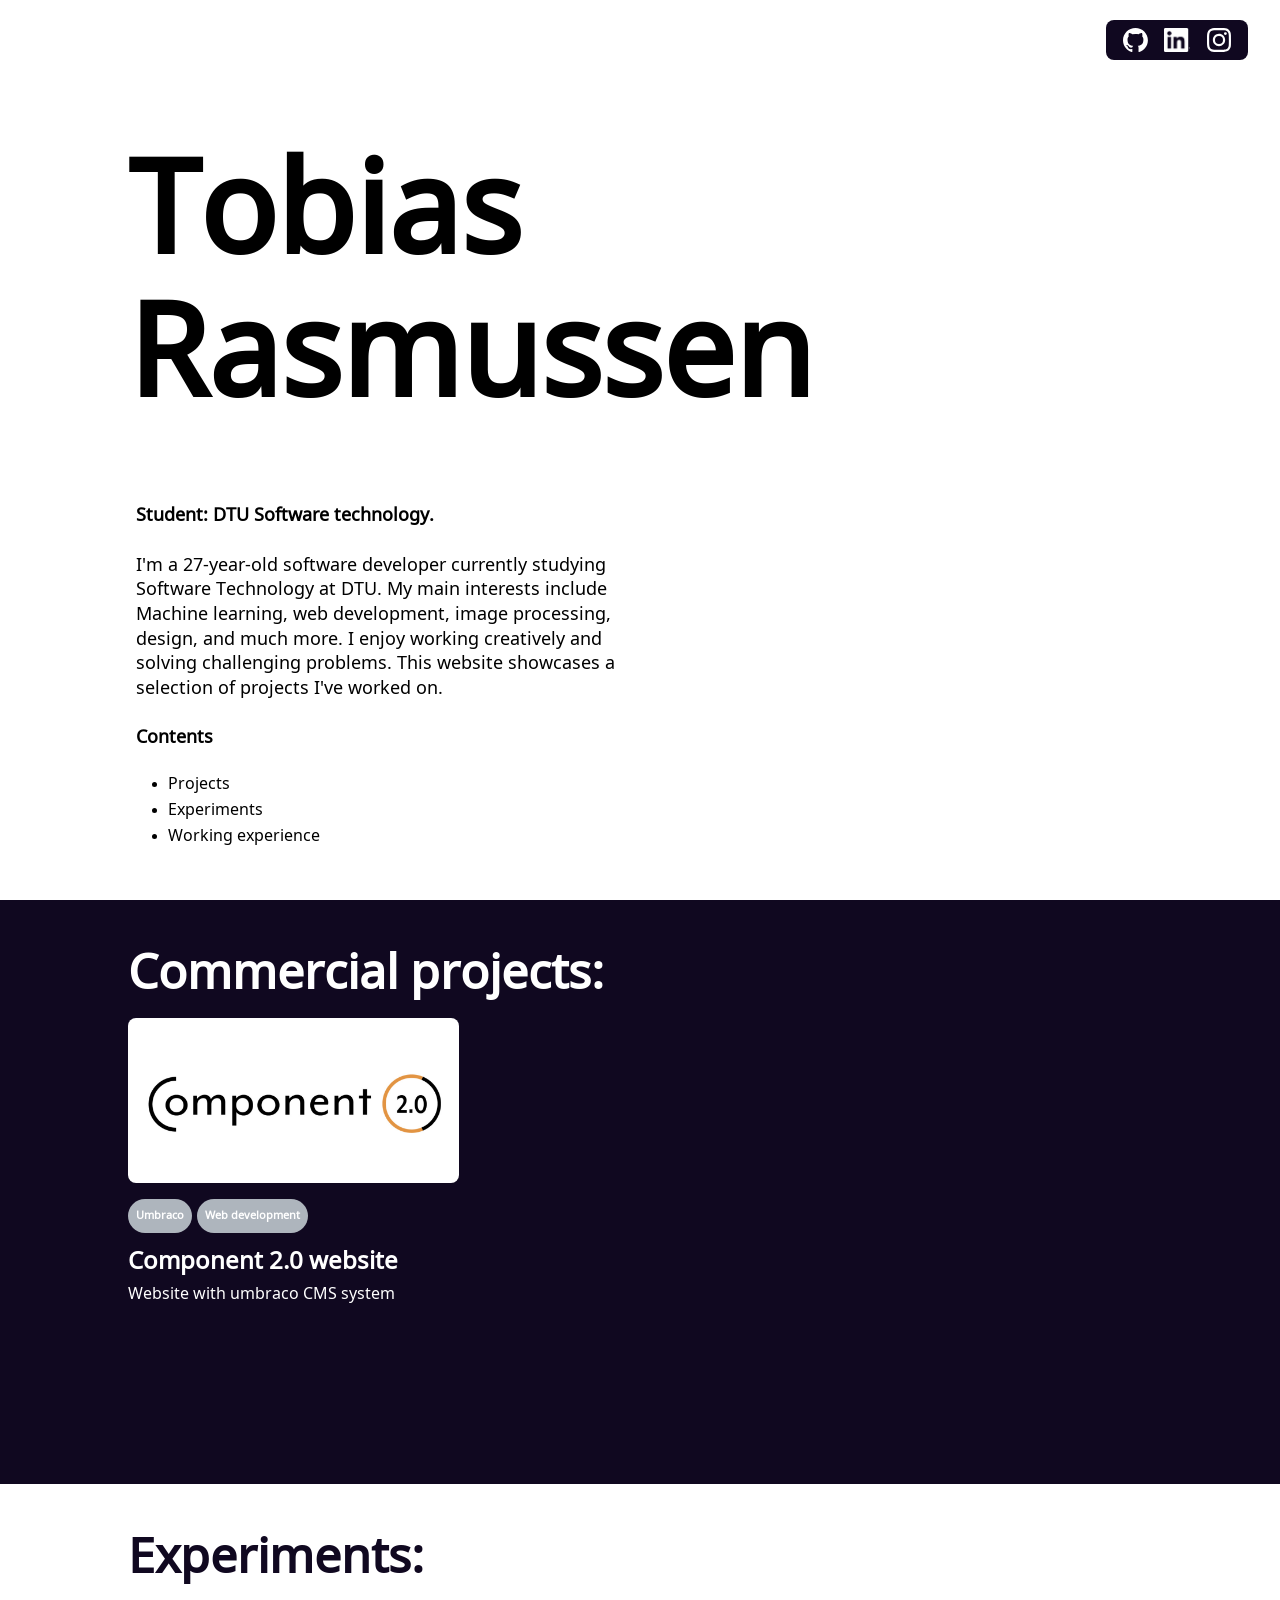
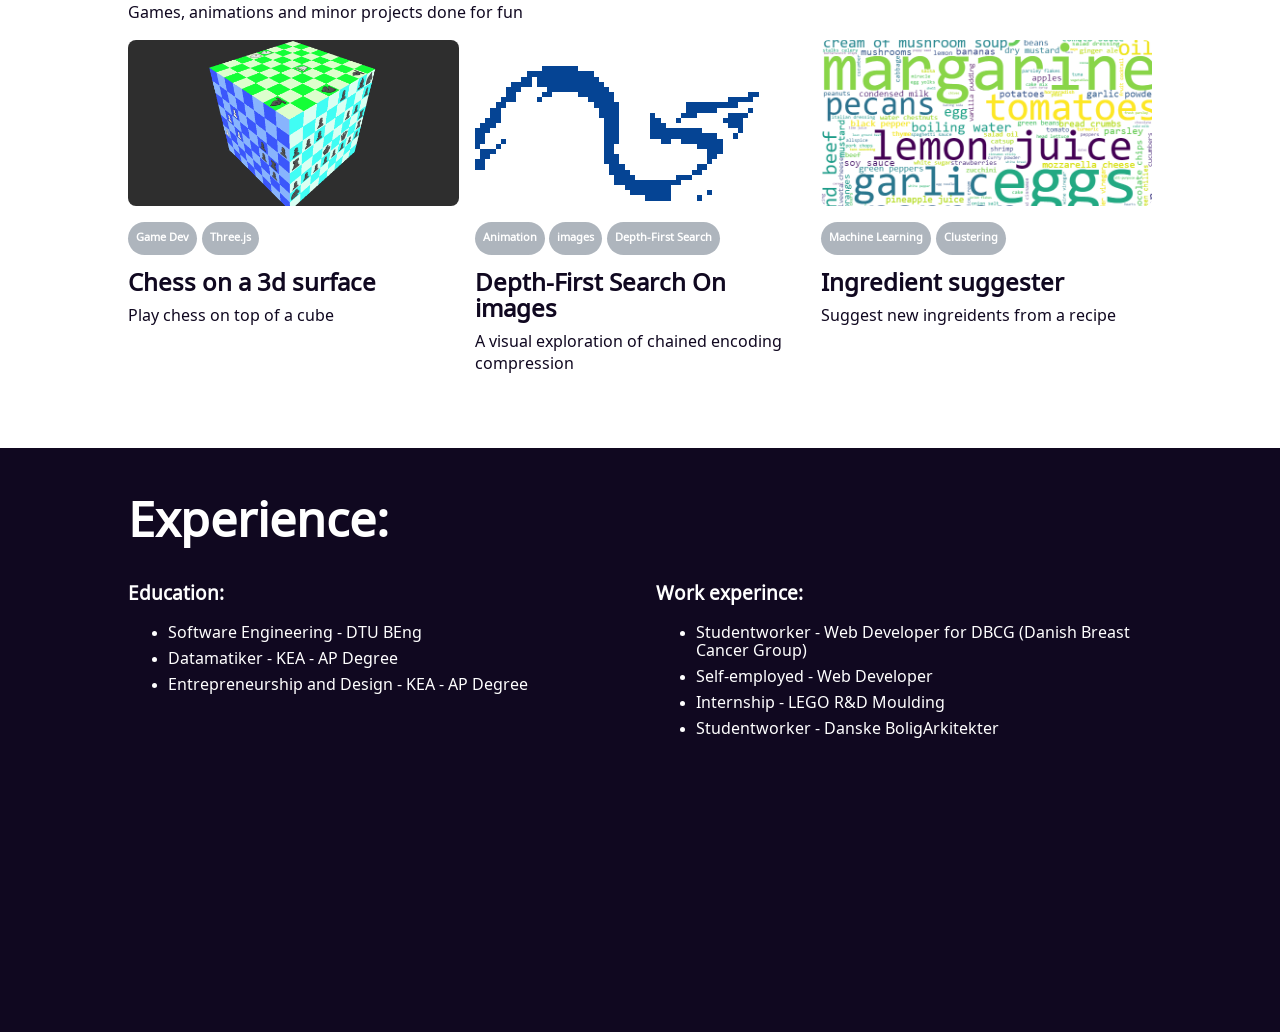
==== index.html @ f6973cae "new dialogs for projects" ====
<!DOCTYPE html>
<html>

<head>
    <link rel="preconnect" href="https://fonts.googleapis.com">
    <link href="https://fonts.googleapis.com/icon?family=Material+Icons" rel="stylesheet">
    <link rel="preconnect" href="https://fonts.gstatic.com" crossorigin>
    <link
            href="https://fonts.googleapis.com/css2?family=Cabin:ital,wght@0,400..700;1,400..700&family=DM+Sans:ital,opsz,wght@0,9..40,100..1000;1,9..40,100..1000&family=Noto+Sans+Elbasan&family=Poppins:ital,wght@0,100;0,200;0,300;0,400;0,500;0,600;0,700;0,800;0,900;1,100;1,200;1,300;1,400;1,500;1,600;1,700;1,800;1,900&display=swap"
            rel="stylesheet">

    <link rel="stylesheet" href="css/main.css">

    <script defer src="https://cloud.umami.is/script.js"
            data-website-id="c5e2e9f3-c1b4-4a1e-b12a-9b69d3bfbb9a"></script>

    <script defer type="module" src="./js/dialog.js"></script>
</head>

<body id="project-cards">
<!-- IS FIXED START -->
<nav class="nav-container">
    <div class="nav">
        <div></div>
        <div class="nav-links bg-gloss frosted-text">
            <a class="nav-icon" href="https://github.com/tobiasras"> <img src="images/icons/github.svg"
                                                                          alt="GitHub"></a>
            <a class="nav-icon" href="https://www.linkedin.com/in/tobiasras/"> <img src="images/icons/linkedin.png"
                                                                                    alt="LinkedIn"></a>
            <a class="nav-icon" href="https://www.instagram.com/tobiasras/"> <img src="images/icons/instagram.svg"
                                                                                  alt="LinkedIn"></a>
        </div>
    </div>
</nav>
<!-- IS FIXED END -->

<section class="container front-section">
    <div class="intro ">
        <div class="intro-text">
            <h1 class="intro-title">Tobias Rasmussen</h1>
            <p><b>Student: DTU Software technology.</b></p>
            <p>
                I'm a 27-year-old software developer currently studying Software Technology at DTU.
                My main interests include Machine learning, web development, image processing, design, and much more.
                I enjoy working creatively and solving challenging problems.
                This website showcases a selection of projects I've worked on.
            </p>

            <p><strong>Contents</strong></p>
            <ul>
                <li>Projects</li>
                <li>Experiments</li>
                <li>Working experience</li>
            </ul>
        </div>

    </div>
</section>


<section class="container bg-bright py-3 h-10">
    <div class="project-showcase">
        <div class="project-showcase col-2">
            <div class="projects-desc">
                <h2>Commercial projects:</h2>
            </div>
        </div>
        <div id="" class="container project-gallery col-3">
            <div>
                <button class="project-card" data-dialog-id="component20-dialog">
                    <!--projects/ingredient_suggester/index.html-->
                    <img class="" src="images/commercial/component20.jpg">
                    <div class="tags">
                        <p>Umbraco</p>
                        <p>Web development</p>
                    </div>
                    <div class="project-card-desc">
                        <h3>Component 2.0 website</h3>
                        <p>Website with umbraco CMS system</p>
                    </div>
                </button>


                <dialog class="dialog" id="component20-dialog">
                    <div class="dialog-head">

                        <div class="dialog-title">
                            <h2>Component 2.0 | 2024 jan. - july 2024</h2>
                        </div>

                        <button class="icon-btn close-dialog">
                            <span class="material-icons">close</span> <!-- Change 'add' to any icon name -->
                        </button>
                    </div>

                    <div class="dialog-body">
                        <div class="dialog-article">
                            <div>
                                <p class="teaser-text">Flexible Umbraco CMS site with custom content features.</p>
                            </div>

                            <div class="teaser-cta">
                                <a href="https://component.dk/">Go to project</a>
                            </div>

                            <div>
                                <img class="teaser-image" src="images/commercial/screenshot_component20.png">
                            </div>

                            <div class="teaser-article">
                                <p>
                                    After completing my Datamatiker degree, I launched a web project for
                                    Component 2.0 , designing and developing their new websites using Umbraco CMS.
                                    My work included implementing HTML, CSS, and JavaScript to create a responsive,
                                    user-friendly design optimized for performance.
                                </p>
                                <p>
                                    The websites showcase the companies’ products and services, and the leadership teams
                                    are now actively adding content to complete the sites.
                                    This project demonstrates my ability to deliver full-cycle web development solutions
                                    that balance technical quality with usability and design.
                                </p>
                                <ul>
                                    <li>Full website development in Umbraco CMS</li>
                                    <li>Responsive and performance-optimized design</li>
                                    <li>Focus on user experience and accessibility</li>
                                </ul>
                            </div>

                        </div>
                    </div>
                </dialog>

            </div>
        </div>
    </div>
</section>


<section class="container bg-dark py-3">
    <div class="project-showcase col-2">
        <div class="projects-desc">
            <h2>Experiments:</h2>
            <p class="m-0">Games, animations and minor projects done for fun</p>
        </div>
    </div>

    <div class="container project-gallery col-3">
        <div>
            <button class="project-card" data-dialog-id="chess-dialog"><!--projects/cubed_chess/index.html-->
                <img class="" src="images/index/cubed_chess.png">
                <div class="tags">
                    <p>Game Dev</p>
                    <p>Three.js</p>
                </div>
                <div class="project-card-desc">
                    <h3>Chess on a 3d surface</h3>
                    <p>Play chess on top of a cube</p>
                </div>
            </button>

            <dialog class="dialog" id="chess-dialog">
                <div class="dialog-head">
                    <div class="dialog-title">
                        <h2>Chess on 3d surface</h2>
                    </div>
                    <button class="icon-btn close-dialog">
                        <span class="material-icons">close</span> <!-- Change 'add' to any icon name -->
                    </button>
                </div>

                <div class="dialog-body">
                    <div class="dialog-article">

                        <div>
                            <p class="teaser-text">Discover new ingredients with ML-driven recipe clustering.</p>
                        </div>
                        <div class="teaser-cta">
                            <a href="projects/cubed_chess/">Go to project</a>
                        </div>
                        <div>
                            <img class="teaser-image" src="images/projects/cubed_chess/screenshot.png">
                        </div>

                        <p>For this project, I created a chess game where its played on top of cube. The game is built
                            using the 3D JavaScript library Three.js.</p>

                        <p>Some of the pieces move a little diffrent compared to a normal chess board.</p>
                        <ul>
                            <li><strong>Pawns</strong>: can move 2 forward on the first move but can also go left and
                                right, down and up. They can attack on the 4 diagonals
                            </li>
                            <li><strong>Bishop</strong>, <strong>Horse</strong>, <strong>Rook</strong>,
                                <strong>Queen</strong>: Moves like in a normal chess game
                            </li>

                        </ul>

                        <p><strong>Gamemodes:</strong> I have created 2 game modes:</p>

                        <ul>
                            <li><strong>Normal play</strong>: Like a normal chess game players take turn moving the
                                piece till the king is checkmate
                            </li>
                            <li><strong>Free play</strong>: No turns, a player can move the check pieces around without
                                taking turns.
                            </li>
                        </ul>

                    </div>


                </div>
            </dialog>
        </div>

        <div>
            <button class="project-card" data-dialog-id="chained_encoding_experiments">
                <!--projects/ingredient_suggester/index.html-->
                <img class="pixel-art" src="images/index/chained_encoding.png">
                <div class="tags">
                    <p>Animation</p>
                    <p>images</p>
                    <p>Depth-First Search</p>
                </div>
                <div class="project-card-desc">
                    <h3>Depth-First Search On images</h3>
                    <p>A visual exploration of chained encoding compression</p>
                </div>
            </button>


            <dialog class="dialog" id="chained_encoding_experiments">
                <div class="dialog-head">
                    <div class="dialog-title">
                        <h2>Ingredient Suggester Web App</h2>
                    </div>

                    <button class="icon-btn close-dialog">
                        <span class="material-icons">close</span> <!-- Change 'add' to any icon name -->
                    </button>
                </div>

                <div class="dialog-body">
                    <div class="dialog-article">

                        <div>
                            <p class="teaser-text">Animation created by performing Depth-First Search on images</p>
                        </div>
                        <div class="teaser-cta">
                            <a href="projects/bfs_on_image/">Go to project</a>
                        </div>
                        <div>
                            <img class="teaser-image" src="images/projects/bfs_on_image/screenshot.png">
                        </div>

                        <p>
                            In this demo, I explore how Depth-First search (DFS) can be applied to image data.
                            The program processes an image, detects connected pixel regions, and animates the traversal
                            in real-time, letting you visually follow how BFS explores the structure step-by-step.
                        </p>
                        <p>
                            <strong> Uses for this kind of animation could be:</strong>
                        </p>
                        <ul>
                            <li>A progress bar</li>
                            <li>An image guessing game, where the score would be the animation frame</li>
                        </ul>
                    </div>
                </div>
            </dialog>
        </div>

        <div>
            <button class="project-card" data-dialog-id="ingredient-dialog">
                <!--projects/ingredient_suggester/index.html-->
                <img class="" src="images/index/ingredient.png">
                <div class="tags">
                    <p>Machine Learning</p>
                    <p>Clustering</p>
                </div>
                <div class="project-card-desc">
                    <h3>Ingredient suggester</h3>
                    <p>Suggest new ingreidents from a recipe</p>
                </div>
            </button>


            <dialog class="dialog" id="ingredient-dialog">
                <div class="dialog-head">

                    <div class="dialog-title">
                        <h2>Ingredient Suggester Web App</h2>
                    </div>

                    <button class="icon-btn close-dialog">
                        <span class="material-icons">close</span> <!-- Change 'add' to any icon name -->
                    </button>
                </div>

                <div class="dialog-body">
                    <div class="dialog-article">
                        <div>
                            <p class="teaser-text">Discover new ingredients with ML-driven recipe clustering.</p>
                        </div>
                        <div class="teaser-cta">
                            <a href="projects/ingredient_suggester/">Go to project</a>
                        </div>
                        <div>
                            <img class="teaser-image" src="images/projects/ingredient_suggester/screenshot.png">
                        </div>
                        <p>
                            This web app helps users discover new recipe ideas by suggesting ingredients based on
                            what
                            they already have.
                        </p>
                        <p>
                            It was built using unsupervised machine learning techniques to cluster over half a
                            million
                            recipes by ingredient similarity.
                        </p>
                        <p>
                            Behind the scenes, I experimented with models like K-Means, Gaussian Mixture Models, and
                            BIRCH to uncover meaningful patterns in the data—grouping recipes into categories like
                            desserts, savory dishes, and even tomato-based meals or fruity drinks.
                        </p>
                        <p><strong>How it works:</strong></p>
                        <p>
                            To train the ingredient suggestion model, I used the RecipeNLG dataset containing over 2
                            million recipes.
                            I focused on the cleaned ingredient lists (NER column), removed rare ingredients, and
                            filtered out recipes with fewer than 4 ingredients.
                        </p>
                        <p>
                            Ingredients were one-hot encoded, resulting in high-dimensional vectors (~200,000
                            dimensions). To make clustering feasible,
                            I applied dimensionality reduction using Singular Value Decomposition (SVD), reducing
                            the
                            data to 25 components.
                        </p>
                        <p>
                            I experimented with three clustering models: <strong>K-Means</strong>, <strong>Gaussian
                            Mixture Model (GMM)</strong>,
                            and <strong>BIRCH</strong>. Each model was trained on a sample of 500,000 recipes.
                            Clustering quality was evaluated using silhouette scores and visual inspections of
                            ingredient/title word clouds.
                        </p>
                        <p>
                            The final ingredient suggestion tool uses the 4 best-performing models to assign
                            user-inputted ingredients to a cluster,
                            and then recommends the most frequent ingredients from that cluster.
                        </p>
                    </div>
                </div>
            </dialog>
        </div>
    </div>
</section>


<section class="container bg-bright py-3 h-10">
    <div class="project-showcase">
        <div class="">
            <h2>Experience:</h2>
        </div>
        <div class="col-2">
            <div>
                <h3>Education:</h3>
                <ul>
                    <li>Software Engineering - DTU BEng</li>
                    <li>Datamatiker - KEA - AP Degree</li>
                    <li>Entrepreneurship and Design - KEA - AP Degree</li>
                </ul>
            </div>

            <div>
                <h3>Work experince:</h3>
                <ul>
                    <li>Studentworker - Web Developer for DBCG (Danish Breast Cancer Group)</li>
                    <li>Self-employed - Web Developer</li>
                    <li>Internship - LEGO R&D Moulding</li>
                    <li>Studentworker - Danske BoligArkitekter</li>
                </ul>

            </div>

        </div>
    </div>


</section>


</body>


</html>
---- css/main.css ----
:root {
    --col: 10% 80% 10%;

    --nav-height: 5rem;

    --color-white: #FFFFFF;
    --color-beige: #FFD19D;
    --color-gray: #AEB5BD;
    --color-lightblue: #4D80C9;
    --color-red: #E93841;
    --color-darkpurble: #100820;
    --color-purble: #511E43;
    --color-darkblue: rgba(18, 48, 86);
    --color-orange: #F1892D;
    --color-brown: #823E2C;
    --color-lightpink: #FFA9A9;
    --color-lightgreen: #5AE150;
    --color-yellow: #FFE947;
    --color-lightpurble: #7D3EBF;
    --color-pink: #EB6C82;
    --color-greem: #1E8A4C;

    --color-bright: var(--color-darkpurble);
    --color-dark: var(--color-white);

}




body:has(dialog[open]) {
    overflow: hidden;
    padding-right: 1rem;
}

p {
    line-height: 1.4em;
}

.intro-title {
    font-size: 8em;
    margin-bottom: 0.5em;

    padding-top: calc(var(--nav-height)/2);

}

.xp {
    margin-left: -33%;    /* pull it 20% into col 1 */
    background: #4D80C9;
}


h2 {
    font-size: 3em;
    margin-top: 0;
    margin-bottom: 1rem;
}


a {
    text-decoration: underline;
    color: inherit;

    line-height: 1.4em;
}


li {
    margin: 0.5rem 0;


}

.front-section {
    min-height: 100vh;


}


.intro-navigate {
    border-top: var(--color-bright) solid 1px;
    margin-top: 1em;
    display: flex;
    flex-direction: column;

}

.bg-bright {
    background: var(--color-bright);
    color: var(--color-dark);
    border: var(--color-bright)

}


.bg-dark {
    background: var(--color-white);
    color: var(--color-bright);
    border: var(--color-dark);
}

body {
    font-family: "Noto Sans Elbasan", sans-serif;
    font-weight: 400;
    font-style: normal;

    margin: 0;
}

.container {
    display: grid;
    grid-template-columns: var(--col);
    row-gap: 1em;
}

.p-top {
    padding-top: var(--nav-height);
}

.py-3 {
    padding-top: 3em;
    padding-bottom: 3.5em;
}


.nav-container {
    width: 100%;
    height: var(--nav-height);
    position: fixed;
}


.padding {
    padding-top: var(--nav-height);

}


.intro-text {
    width: 50%;
}

.intro-text p {

    font-size: 1.1rem;

    padding: 0.5rem;

    margin-top: 0.5em;
    margin-bottom: 0.5em;
}

.nav {
    height: 100%;

    z-index: 2000;

    display: flex;
    justify-content: space-between;
    align-items: center;
}

.back-link {
    padding: 0.5rem 1rem;

    background: var(--color-bright);

    display: flex;
    align-items: center; /* vertical centering */
    gap: 1rem;
    margin-left: 2rem;
    border-radius: 0.5rem;

    color: #fff;
}

.back-link span {
    padding-top: 0.1rem;
}


.back-link img {
    display: block; /* removes inline spacing quirks */

}


.nav-links {
    display: grid;
    grid-template-columns: 1fr 1fr 1fr;
    gap: 1em;

    text-align: center;


    padding: 0.5rem 1rem;
    border-radius: 0.5rem;

    margin-right: 2rem;

    background: var(--color-bright);
}

.nav-spacer {
    padding-top: var(--nav-height);
}

.pixel-art {
    image-rendering: pixelated;
    image-rendering: crisp-edges; /* fallback for older browsers */
    width: auto;
    height: auto;
}

.intro {
    grid-column: 2;
}

.col-2 {
    align-items: start;
    display: grid;
    grid-template-columns: 1fr 1fr;
    gap: 2em;
}

.project-gallery {
    grid-column-start: 2;

}

.col-3 {
    align-items: start;
    display: grid;
    grid-template-columns: 1fr 1fr 1fr;
    gap: 1em;
}

.col-4 {
    align-items: start;
    display: grid;
    grid-template-columns: 1fr 1fr 1fr 1fr;
    gap: 1em;
}

.project-showcase {
    grid-column: 2;
}

.project-card img {
    border-radius: 0.5em;
    object-fit: cover;
    aspect-ratio: 2/1;
    width: 100%;
}

.project-card {
    all: unset;

    cursor: pointer;

    gap: 1em;
    width: 100%;

    text-decoration: unset;

    display: flex;
    flex-direction: column;
    justify-content: end;
    align-items: start;
    margin-bottom: 0;
}

.tags {
    display: flex;
    justify-content: start;
    gap: 0.3rem;


    align-items: center;


    margin: 0;
    padding: 0;

}

.tags p {
    font-size: 0.7rem;

    margin: 0;

    color: var(--color-white);
    alignment-baseline: central;
    background: var(--color-gray);

    padding: 0.6rem 0.5rem 0.5rem;

    font-weight: bold;

    border-radius: 5rem;
    display: flex; /* make the <p> a flex container */
    align-items: center; /* vertically center text */
    justify-content: center; /* horizontally center text (optional) */


}


.project-card:hover {
    transform: translateY(-5px);
    transition: transform 0.3s ease;
}

.project-card-desc {
    padding-top: 0;
    padding-bottom: 1em;
}

.project-card .project-card-desc h3 {
    margin: 0;
    font-size: 1.5em;
}

.project-card .project-card-desc p {
    margin: 0.5em 0 0;
    font-size: 1em;
}


.more-projects {
    width: fit-content;
    padding: 1em;

    border-radius: 0.5em;
}


.h-10 {
    min-height: 30rem;
}


.footer {
    height: 30vh;
}






.dialog {
    width: 50vw;


    border: none;
    border-radius: 1rem;
    padding: 2rem 2rem 8rem 2rem
}



.close-dialog {
    grid-column: 5;
    justify-self: end;
    align-self: flex-start;

    display: inline-flex;
    align-items: center;
    padding: 0.5rem 0.7rem;
    border: none;

    font-size: 16px;
    border-radius: 4px;
    cursor: pointer;
    gap: 8px;
}

.dialog-title {

    grid-column-start: 2;
    grid-column-end: 5;
}

.dialog-title h2{
    font-size: larger;
    margin: 0;

}


.dialog-head {
    display: grid;
    grid-template-columns: 10% 1fr 1fr 1fr 10%;
    gap: 1rem;

    align-items: center;

    margin-bottom: 2rem;
}


.dialog-body {
    height: 70vh;

    display: grid;
    overflow-y: scroll;
    grid-template-columns: 10% 1fr 1fr 1fr 10%;

    gap: 1rem
}





.play-link {
    font-size: x-large;

    align-self: end;
}


.dialog-article {
    grid-column: 2 / 5 ;
    height: 50vh;
}



.nav-icon img {
    height: 1.5em; /* match text height */
    width: auto; /* keep proportions */
    vertical-align: middle;
}


.teaser-image {
    border-radius: 0.5em;
    object-fit: cover;
    width: 100%;
}

.teaser-article {
    margin-top: 2rem;
}


.teaser-text {
    font-size: xxx-large;
    margin-top: 1rem;

    margin-bottom: 1rem;

    line-height: 1em;
}

.teaser-cta {
    padding-top: 1em;
    padding-bottom: 1em;


}



.m-0 {
    margin: 0;
}


/* Mobile Styles (Small Screens) */
@media (max-width: 600px) {

    .front-section {
        min-height: 75vh;
    }


    .intro-title {
        font-size: 4em;
    }
    .intro-text {
        width: 100%;
    }

    .col-3 {
        grid-template-columns: 1fr
    }
    .col-4 {
        grid-template-columns: 1fr
    }

    .dialog-head {
        grid-template-columns: 0 1fr 1fr 1fr 0;


    }
    .dialog-body {
        grid-template-columns: 0 1fr 1fr 1fr 0;
        height: 60vh;

    }
    .dialog {
        width: 80vw;
    }
}

/* Medium Screens (Tablets, etc.) */
@media (min-width: 601px) and (max-width: 1024px) {
    .front-section {
        min-height: 75vh;
    }
    .intro-title {
        font-size: 6em;
    }

    .col-3 {
        grid-template-columns: 1fr 1fr
    }
    .col-4 {
        grid-template-columns: 1fr 1fr
    }

    .intro-text {
        width: 100%;
    }

    .dialog-head {
        grid-template-columns: 10% 1fr 1fr 1fr 10%;


    }
    .dialog-body {
        grid-template-columns: 10% 1fr 1fr 1fr 10%;
        height: 70vh;

    }


    .dialog {
        width: 80vw;
    }


}

/* Large Screens (Desktops) */
@media (min-width: 1025px) {


}
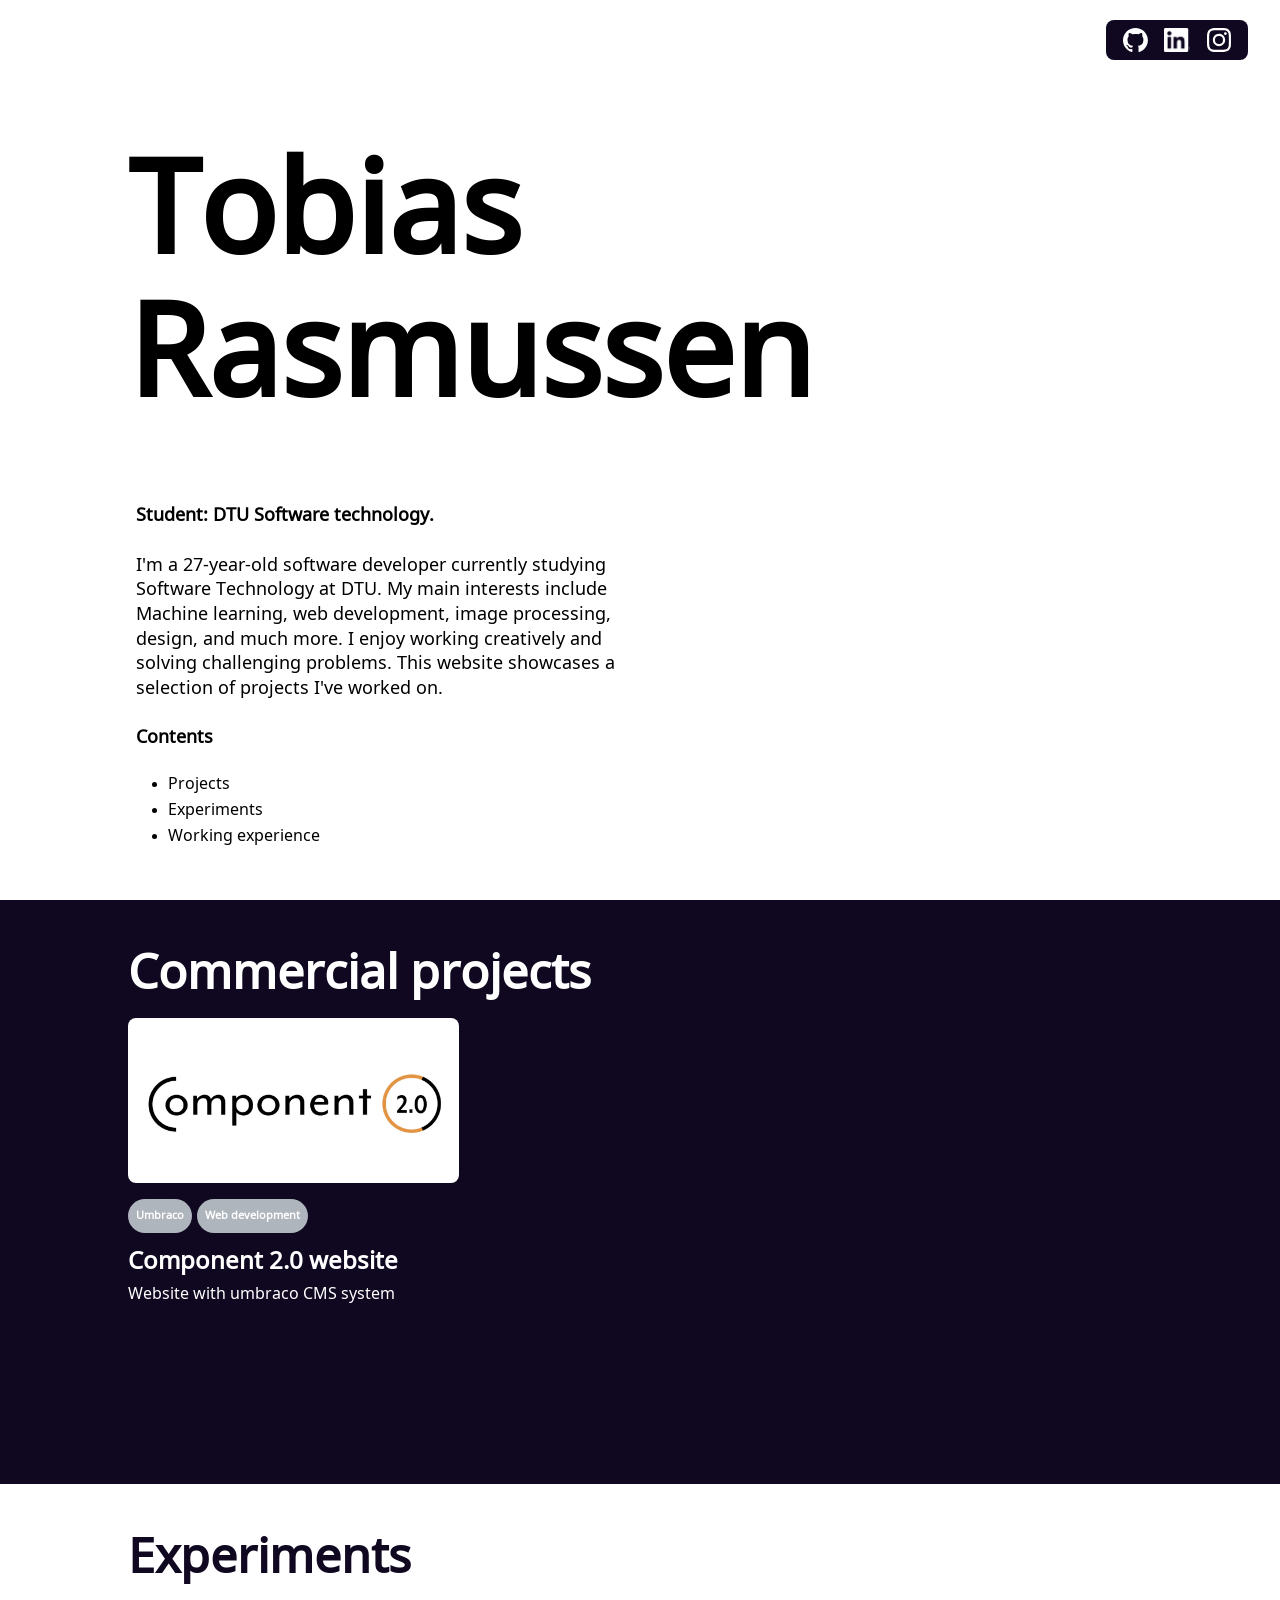
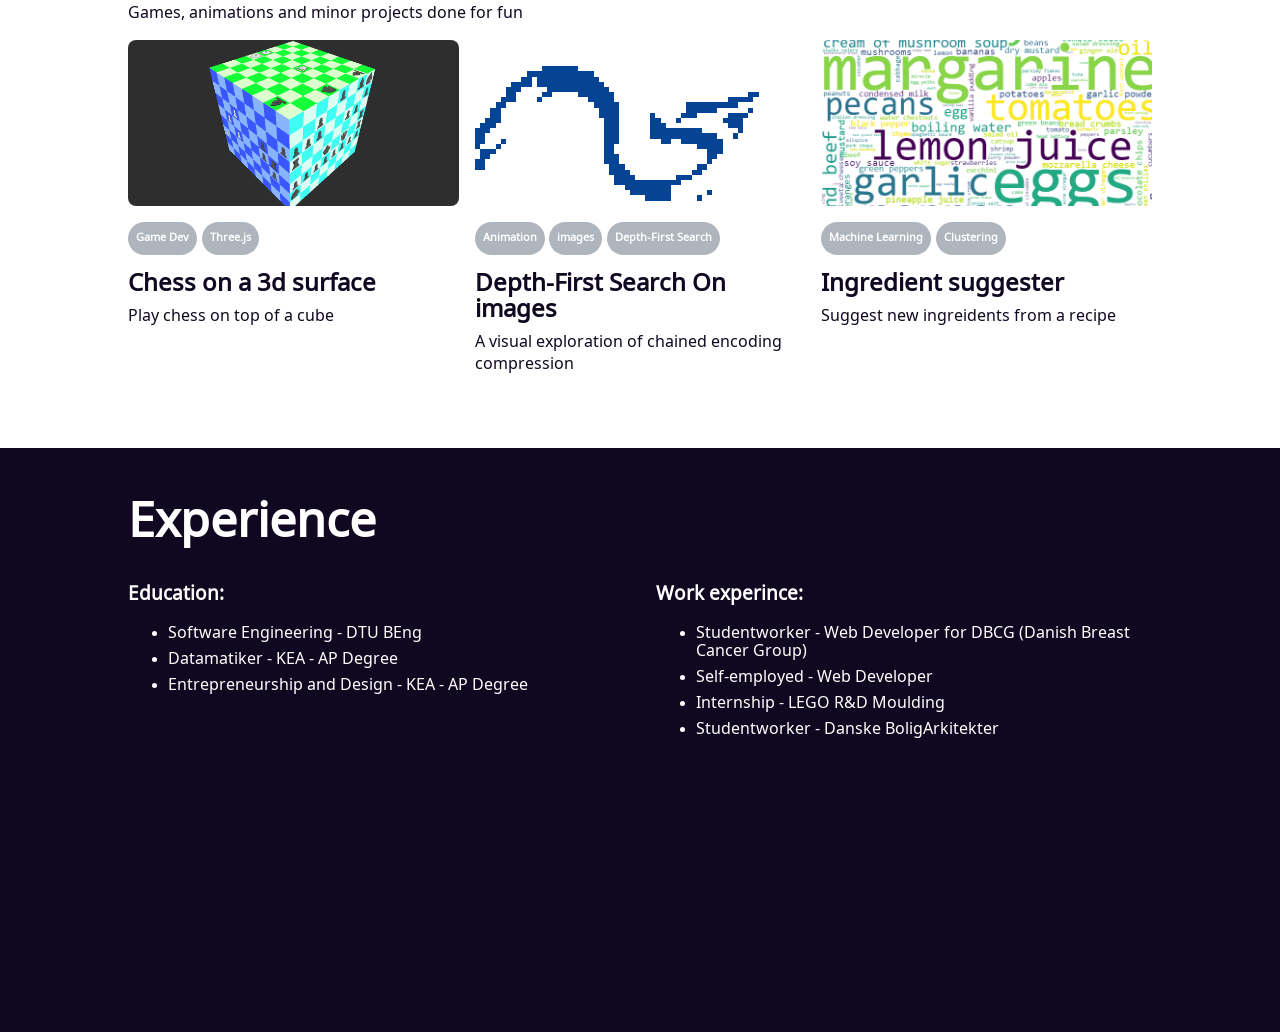
==== commit 9debc11d: "added bold style to cta action in project, and removed : from titles" ====
--- a/index.html
+++ b/index.html
@@ -62,7 +62,7 @@
     <div class="project-showcase">
         <div class="project-showcase col-2">
             <div class="projects-desc">
-                <h2>Commercial projects:</h2>
+                <h2>Commercial projects</h2>
             </div>
         </div>
         <div id="" class="container project-gallery col-3">
@@ -140,7 +140,7 @@
 <section class="container bg-dark py-3">
     <div class="project-showcase col-2">
         <div class="projects-desc">
-            <h2>Experiments:</h2>
+            <h2>Experiments</h2>
             <p class="m-0">Games, animations and minor projects done for fun</p>
         </div>
     </div>
@@ -171,7 +171,6 @@
 
                 <div class="dialog-body">
                     <div class="dialog-article">
-
                         <div>
                             <p class="teaser-text">Discover new ingredients with ML-driven recipe clustering.</p>
                         </div>
@@ -361,7 +360,7 @@
 <section class="container bg-bright py-3 h-10">
     <div class="project-showcase">
         <div class="">
-            <h2>Experience:</h2>
+            <h2>Experience</h2>
         </div>
         <div class="col-2">
             <div>
--- a/css/main.css
+++ b/css/main.css
@@ -26,8 +26,6 @@
 }
 
 
-
-
 body:has(dialog[open]) {
     overflow: hidden;
     padding-right: 1rem;
@@ -41,12 +39,12 @@
     font-size: 8em;
     margin-bottom: 0.5em;
 
-    padding-top: calc(var(--nav-height)/2);
+    padding-top: calc(var(--nav-height) / 2);
 
 }
 
 .xp {
-    margin-left: -33%;    /* pull it 20% into col 1 */
+    margin-left: -33%; /* pull it 20% into col 1 */
     background: #4D80C9;
 }
 
@@ -187,6 +185,12 @@
 }
 
 
+
+.teaser-cta a {
+    font-weight: bolder;
+}
+
+
 .nav-links {
     display: grid;
     grid-template-columns: 1fr 1fr 1fr;
@@ -347,10 +351,6 @@
 }
 
 
-
-
-
-
 .dialog {
     width: 50vw;
 
@@ -359,7 +359,6 @@
     border-radius: 1rem;
     padding: 2rem 2rem 8rem 2rem
 }
-
 
 
 .close-dialog {
@@ -384,7 +383,7 @@
     grid-column-end: 5;
 }
 
-.dialog-title h2{
+.dialog-title h2 {
     font-size: larger;
     margin: 0;
 
@@ -413,9 +412,6 @@
 }
 
 
-
-
-
 .play-link {
     font-size: x-large;
 
@@ -424,10 +420,9 @@
 
 
 .dialog-article {
-    grid-column: 2 / 5 ;
+    grid-column: 2 / 5;
     height: 50vh;
 }
-
 
 
 .nav-icon img {
@@ -465,7 +460,6 @@
 }
 
 
-
 .m-0 {
     margin: 0;
 }
@@ -474,6 +468,16 @@
 /* Mobile Styles (Small Screens) */
 @media (max-width: 600px) {
 
+    .col-2 {
+
+        align-items: start;
+        display: grid;
+        grid-template-columns: 1fr;
+        gap: 2em;
+
+    }
+
+
     .front-section {
         min-height: 75vh;
     }
@@ -482,6 +486,7 @@
     .intro-title {
         font-size: 4em;
     }
+
     .intro-text {
         width: 100%;
     }
@@ -489,20 +494,20 @@
     .col-3 {
         grid-template-columns: 1fr
     }
+
     .col-4 {
         grid-template-columns: 1fr
     }
 
     .dialog-head {
         grid-template-columns: 0 1fr 1fr 1fr 0;
-
-
-    }
+    }
+
     .dialog-body {
         grid-template-columns: 0 1fr 1fr 1fr 0;
         height: 60vh;
-
-    }
+    }
+
     .dialog {
         width: 80vw;
     }
@@ -513,6 +518,7 @@
     .front-section {
         min-height: 75vh;
     }
+
     .intro-title {
         font-size: 6em;
     }
@@ -520,6 +526,7 @@
     .col-3 {
         grid-template-columns: 1fr 1fr
     }
+
     .col-4 {
         grid-template-columns: 1fr 1fr
     }
@@ -533,6 +540,7 @@
 
 
     }
+
     .dialog-body {
         grid-template-columns: 10% 1fr 1fr 1fr 10%;
         height: 70vh;
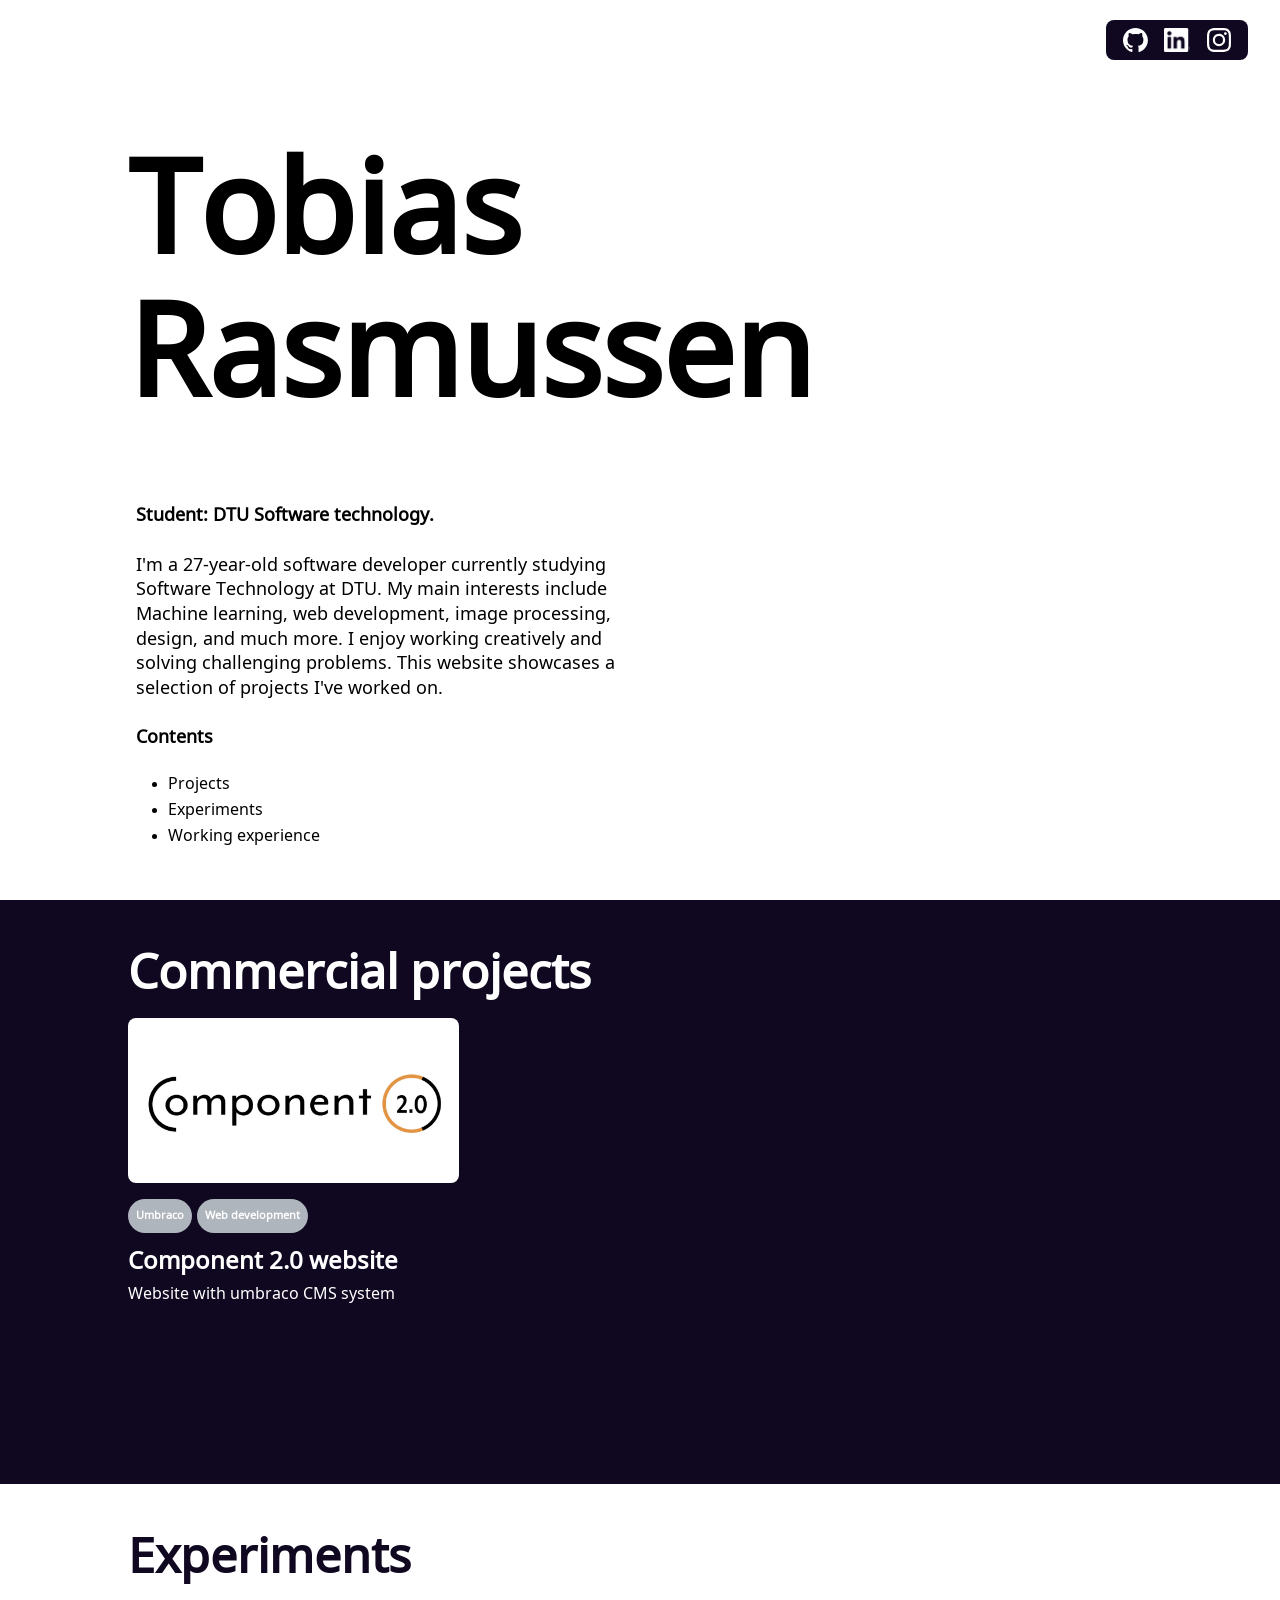
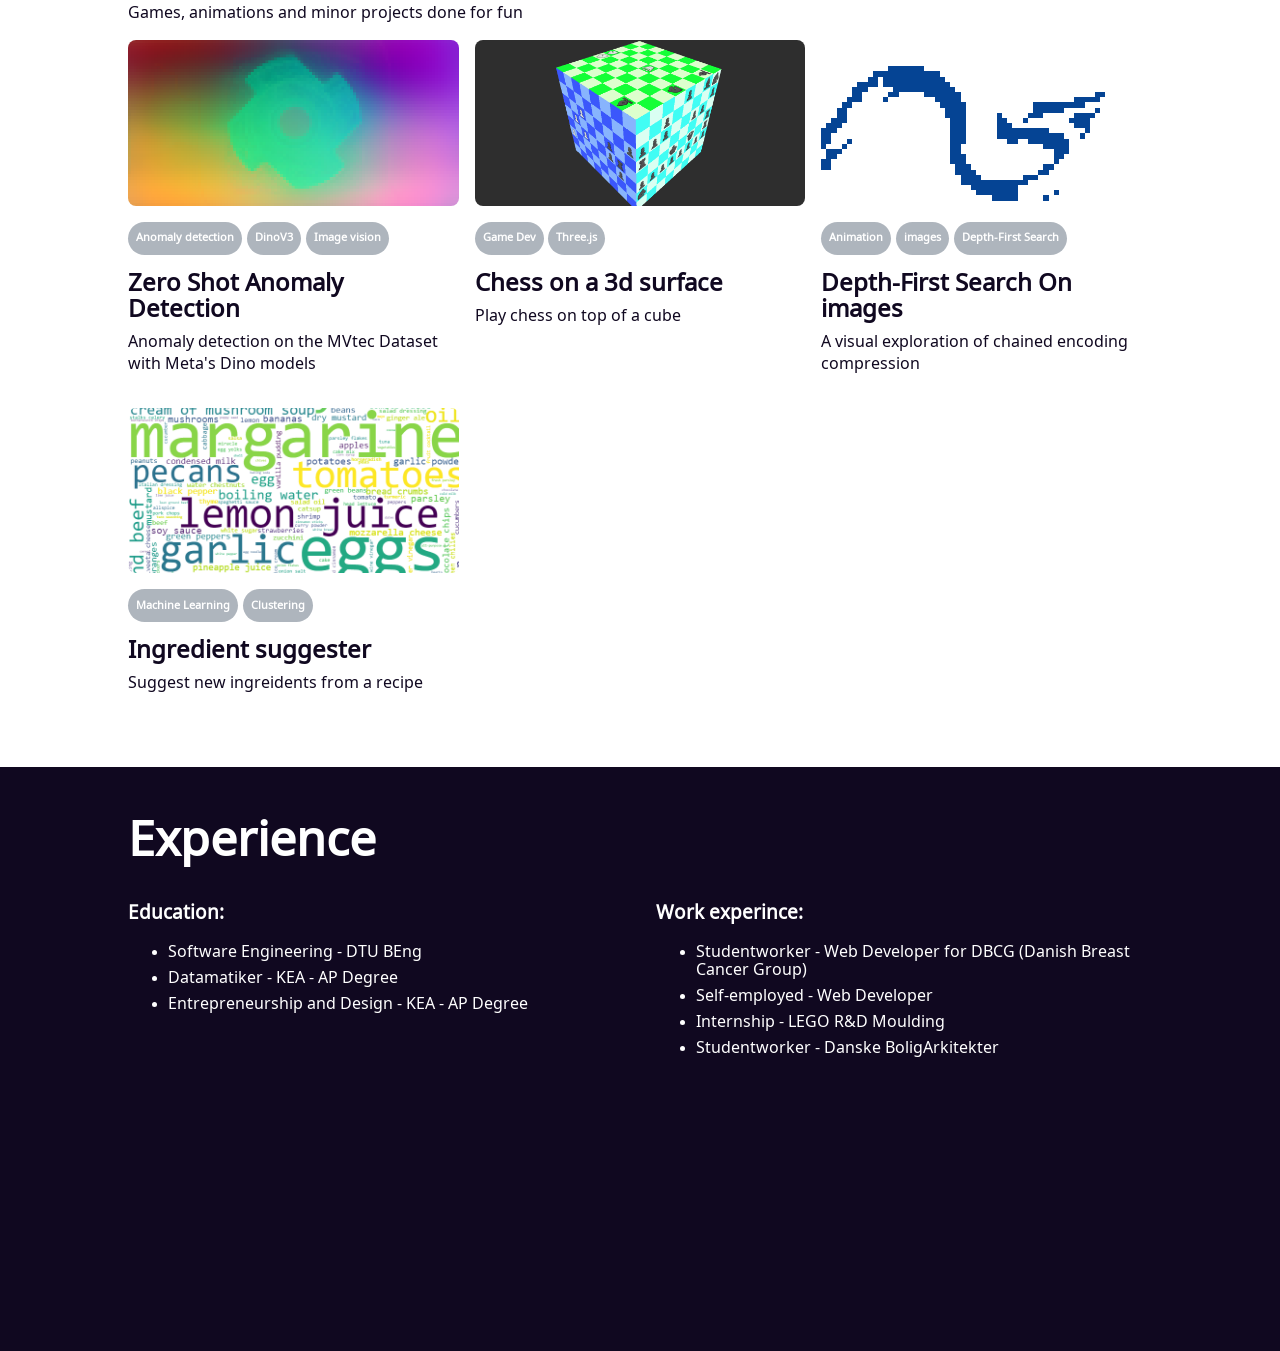
==== commit 8ba2b11b: "started on zeroshot" ====
--- a/index.html
+++ b/index.html
@@ -146,6 +146,76 @@
     </div>
 
     <div class="container project-gallery col-3">
+
+        <div>
+            <button class="project-card" data-dialog-id="anomaly-detection-dialog"><!--projects/cubed_chess/index.html-->
+                <img class="" src="images/index/zero_shot_anomaly_detection.png">
+                <div class="tags">
+                    <p>Anomaly detection</p>
+                    <p>DinoV3</p>
+                    <p>Image vision</p>
+                </div>
+                <div class="project-card-desc">
+                    <h3>Zero Shot Anomaly Detection</h3>
+                    <p>Anomaly detection on the MVtec Dataset with Meta's Dino models</p>
+                </div>
+            </button>
+
+            <dialog class="dialog" id="anomaly-detection-dialog">
+                <div class="dialog-head">
+                    <div class="dialog-title">
+                        <h2>Chess on 3d surface</h2>
+                    </div>
+                    <button class="icon-btn close-dialog">
+                        <span class="material-icons">close</span> <!-- Change 'add' to any icon name -->
+                    </button>
+                </div>
+
+                <div class="dialog-body">
+                    <div class="dialog-article">
+                        <div>
+                            <p class="teaser-text">Discover new ingredients with ML-driven recipe clustering.</p>
+                        </div>
+                        <div class="teaser-cta">
+                            <a href="projects/cubed_chess/">Go to project</a>
+                        </div>
+                        <div>
+                            <img class="teaser-image" src="images/projects/cubed_chess/screenshot.png">
+                        </div>
+
+                        <p>For this project, I created a chess game where its played on top of cube. The game is built
+                            using the 3D JavaScript library Three.js.</p>
+
+                        <p>Some of the pieces move a little diffrent compared to a normal chess board.</p>
+                        <ul>
+                            <li><strong>Pawns</strong>: can move 2 forward on the first move but can also go left and
+                                right, down and up. They can attack on the 4 diagonals
+                            </li>
+                            <li><strong>Bishop</strong>, <strong>Horse</strong>, <strong>Rook</strong>,
+                                <strong>Queen</strong>: Moves like in a normal chess game
+                            </li>
+
+                        </ul>
+
+                        <p><strong>Gamemodes:</strong> I have created 2 game modes:</p>
+
+                        <ul>
+                            <li><strong>Normal play</strong>: Like a normal chess game players take turn moving the
+                                piece till the king is checkmate
+                            </li>
+                            <li><strong>Free play</strong>: No turns, a player can move the check pieces around without
+                                taking turns.
+                            </li>
+                        </ul>
+
+                    </div>
+
+
+                </div>
+            </dialog>
+        </div>
+
+
         <div>
             <button class="project-card" data-dialog-id="chess-dialog"><!--projects/cubed_chess/index.html-->
                 <img class="" src="images/index/cubed_chess.png">
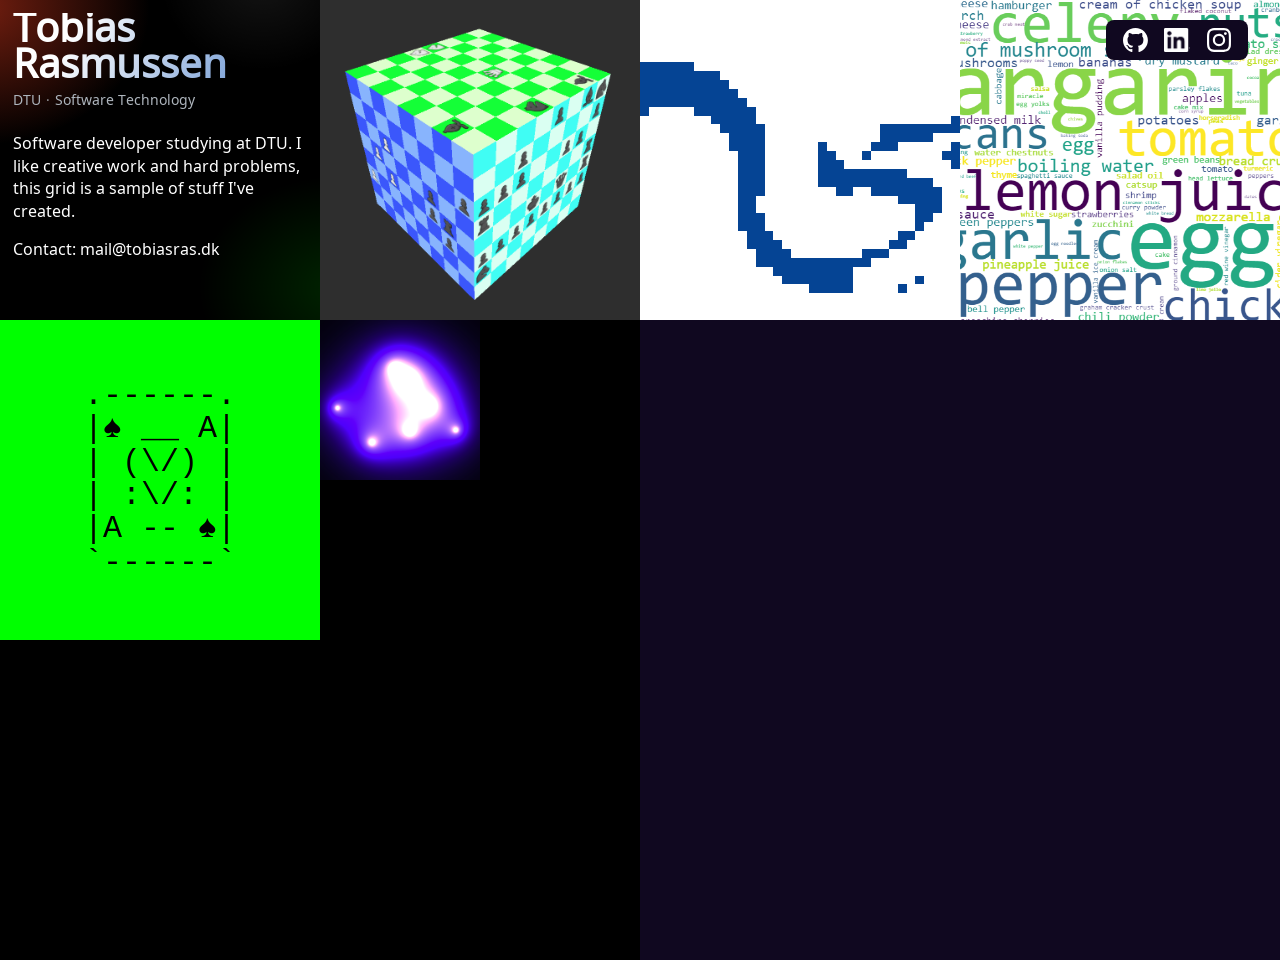
==== commit 8a8c5876: "new portfolio website" ====
--- a/index.html
+++ b/index.html
@@ -10,19 +10,15 @@
             rel="stylesheet">
 
     <link rel="stylesheet" href="css/main.css">
+    <script defer src="js/gameOfLife.js"></script>
 
-    <script defer src="https://cloud.umami.is/script.js"
-            data-website-id="c5e2e9f3-c1b4-4a1e-b12a-9b69d3bfbb9a"></script>
-
-    <script defer type="module" src="./js/dialog.js"></script>
 </head>
 
 <body id="project-cards">
 <!-- IS FIXED START -->
 <nav class="nav-container">
     <div class="nav">
-        <div></div>
-        <div class="nav-links bg-gloss frosted-text">
+        <div class="nav-links">
             <a class="nav-icon" href="https://github.com/tobiasras"> <img src="images/icons/github.svg"
                                                                           alt="GitHub"></a>
             <a class="nav-icon" href="https://www.linkedin.com/in/tobiasras/"> <img src="images/icons/linkedin.png"
@@ -34,430 +30,82 @@
 </nav>
 <!-- IS FIXED END -->
 
-<section class="container front-section">
-    <div class="intro ">
-        <div class="intro-text">
-            <h1 class="intro-title">Tobias Rasmussen</h1>
-            <p><b>Student: DTU Software technology.</b></p>
-            <p>
-                I'm a 27-year-old software developer currently studying Software Technology at DTU.
-                My main interests include Machine learning, web development, image processing, design, and much more.
-                I enjoy working creatively and solving challenging problems.
-                This website showcases a selection of projects I've worked on.
-            </p>
-
-            <p><strong>Contents</strong></p>
-            <ul>
-                <li>Projects</li>
-                <li>Experiments</li>
-                <li>Working experience</li>
-            </ul>
-        </div>
-
-    </div>
-</section>
 
 
-<section class="container bg-bright py-3 h-10">
-    <div class="project-showcase">
-        <div class="project-showcase col-2">
-            <div class="projects-desc">
-                <h2>Commercial projects</h2>
-            </div>
-        </div>
-        <div id="" class="container project-gallery col-3">
-            <div>
-                <button class="project-card" data-dialog-id="component20-dialog">
-                    <!--projects/ingredient_suggester/index.html-->
-                    <img class="" src="images/commercial/component20.jpg">
-                    <div class="tags">
-                        <p>Umbraco</p>
-                        <p>Web development</p>
-                    </div>
-                    <div class="project-card-desc">
-                        <h3>Component 2.0 website</h3>
-                        <p>Website with umbraco CMS system</p>
-                    </div>
-                </button>
-
-
-                <dialog class="dialog" id="component20-dialog">
-                    <div class="dialog-head">
-
-                        <div class="dialog-title">
-                            <h2>Component 2.0 | 2024 jan. - july 2024</h2>
-                        </div>
-
-                        <button class="icon-btn close-dialog">
-                            <span class="material-icons">close</span> <!-- Change 'add' to any icon name -->
-                        </button>
-                    </div>
-
-                    <div class="dialog-body">
-                        <div class="dialog-article">
-                            <div>
-                                <p class="teaser-text">Flexible Umbraco CMS site with custom content features.</p>
-                            </div>
-
-                            <div class="teaser-cta">
-                                <a href="https://component.dk/">Go to project</a>
-                            </div>
-
-                            <div>
-                                <img class="teaser-image" src="images/commercial/screenshot_component20.png">
-                            </div>
-
-                            <div class="teaser-article">
-                                <p>
-                                    After completing my Datamatiker degree, I launched a web project for
-                                    Component 2.0 , designing and developing their new websites using Umbraco CMS.
-                                    My work included implementing HTML, CSS, and JavaScript to create a responsive,
-                                    user-friendly design optimized for performance.
-                                </p>
-                                <p>
-                                    The websites showcase the companies’ products and services, and the leadership teams
-                                    are now actively adding content to complete the sites.
-                                    This project demonstrates my ability to deliver full-cycle web development solutions
-                                    that balance technical quality with usability and design.
-                                </p>
-                                <ul>
-                                    <li>Full website development in Umbraco CMS</li>
-                                    <li>Responsive and performance-optimized design</li>
-                                    <li>Focus on user experience and accessibility</li>
-                                </ul>
-                            </div>
-
-                        </div>
-                    </div>
-                </dialog>
-
-            </div>
-        </div>
-    </div>
-</section>
-
-
-<section class="container bg-dark py-3">
-    <div class="project-showcase col-2">
-        <div class="projects-desc">
-            <h2>Experiments</h2>
-            <p class="m-0">Games, animations and minor projects done for fun</p>
-        </div>
-    </div>
-
-    <div class="container project-gallery col-3">
-
-        <div>
-            <button class="project-card" data-dialog-id="anomaly-detection-dialog"><!--projects/cubed_chess/index.html-->
-                <img class="" src="images/index/zero_shot_anomaly_detection.png">
-                <div class="tags">
-                    <p>Anomaly detection</p>
-                    <p>DinoV3</p>
-                    <p>Image vision</p>
-                </div>
-                <div class="project-card-desc">
-                    <h3>Zero Shot Anomaly Detection</h3>
-                    <p>Anomaly detection on the MVtec Dataset with Meta's Dino models</p>
-                </div>
-            </button>
-
-            <dialog class="dialog" id="anomaly-detection-dialog">
-                <div class="dialog-head">
-                    <div class="dialog-title">
-                        <h2>Chess on 3d surface</h2>
-                    </div>
-                    <button class="icon-btn close-dialog">
-                        <span class="material-icons">close</span> <!-- Change 'add' to any icon name -->
-                    </button>
-                </div>
-
-                <div class="dialog-body">
-                    <div class="dialog-article">
-                        <div>
-                            <p class="teaser-text">Discover new ingredients with ML-driven recipe clustering.</p>
-                        </div>
-                        <div class="teaser-cta">
-                            <a href="projects/cubed_chess/">Go to project</a>
-                        </div>
-                        <div>
-                            <img class="teaser-image" src="images/projects/cubed_chess/screenshot.png">
-                        </div>
-
-                        <p>For this project, I created a chess game where its played on top of cube. The game is built
-                            using the 3D JavaScript library Three.js.</p>
-
-                        <p>Some of the pieces move a little diffrent compared to a normal chess board.</p>
-                        <ul>
-                            <li><strong>Pawns</strong>: can move 2 forward on the first move but can also go left and
-                                right, down and up. They can attack on the 4 diagonals
-                            </li>
-                            <li><strong>Bishop</strong>, <strong>Horse</strong>, <strong>Rook</strong>,
-                                <strong>Queen</strong>: Moves like in a normal chess game
-                            </li>
-
-                        </ul>
-
-                        <p><strong>Gamemodes:</strong> I have created 2 game modes:</p>
-
-                        <ul>
-                            <li><strong>Normal play</strong>: Like a normal chess game players take turn moving the
-                                piece till the king is checkmate
-                            </li>
-                            <li><strong>Free play</strong>: No turns, a player can move the check pieces around without
-                                taking turns.
-                            </li>
-                        </ul>
+    <div class="project-gallery">
+            <div class="intro-card">
+                <div class="intro-card__bg" aria-hidden="true"></div>
+                <div class="intro">
+                    <h1 class="intro-title">Tobias Rasmussen</h1>
+                    <p class="intro-role">DTU · Software Technology</p>
+                    
+                    <div>
+                        <p>Software developer studying at DTU. I like creative work and hard problems, this grid is a sample of stuff I've created.</p>      
+                        <p>Contact: mail@tobiasras.dk</p>
 
                     </div>
-
-
+             
                 </div>
-            </dialog>
-        </div>
-
-
-        <div>
-            <button class="project-card" data-dialog-id="chess-dialog"><!--projects/cubed_chess/index.html-->
-                <img class="" src="images/index/cubed_chess.png">
-                <div class="tags">
-                    <p>Game Dev</p>
-                    <p>Three.js</p>
-                </div>
-                <div class="project-card-desc">
+            </div>
+            <a class="project-card" href="projects/cubed_chess/">
+                <img src="images/index/cubed_chess.png" alt="">
+                <div class="project-card-overlay">
                     <h3>Chess on a 3d surface</h3>
                     <p>Play chess on top of a cube</p>
                 </div>
-            </button>
+            </a>
 
-            <dialog class="dialog" id="chess-dialog">
-                <div class="dialog-head">
-                    <div class="dialog-title">
-                        <h2>Chess on 3d surface</h2>
+            <a class="project-card" href="projects/bfs_on_image/">
+                <img class="pixel-art" src="images/index/chained_encoding.png" alt="">
+                <div class="project-card-overlay">
+                    <h3>Depth-First Search on images</h3>
+                    <p>A visual exploration of chained encoding compression</p>
+                </div>
+            </a>
+
+            <a class="project-card" href="projects/ingredient_suggester/">
+                <img src="images/index/ingredient.png" alt="">
+                <div class="project-card-overlay">
+                    <h3>Ingredient suggester</h3>
+                    <p>Suggest new ingredients from a recipe</p>
+                </div>
+            </a>
+
+            <a class="project-card project-card--ascii green-bg" href="projects/yukon_web/">
+                <pre class="ascii-card text-dark" draggable="false" aria-hidden="true">.------.
+|♠ __ A|
+| (\/) |
+| :\/: |
+|A -- ♠|
+`------`</pre>
+
+                <div class="project-card-overlay">
+                    <h3>Yukon Solitaire</h3>
+                    <p>In the style of ASCII-art</p>
+                </div>
+            </a>
+
+            <div class="project-card-cluster" aria-label="Small projects">
+                <a class="project-card project-card--mini" href="projects/shader_001/">
+                    <img src="images/index/shader_001.png" alt="">
+                    <div class="project-card-overlay">
+                        <h3>Shader 001</h3>
+                        <p>WebGL shader</p>
                     </div>
-                    <button class="icon-btn close-dialog">
-                        <span class="material-icons">close</span> <!-- Change 'add' to any icon name -->
-                    </button>
-                </div>
+                </a>
+            </div>
 
-                <div class="dialog-body">
-                    <div class="dialog-article">
-                        <div>
-                            <p class="teaser-text">Discover new ingredients with ML-driven recipe clustering.</p>
-                        </div>
-                        <div class="teaser-cta">
-                            <a href="projects/cubed_chess/">Go to project</a>
-                        </div>
-                        <div>
-                            <img class="teaser-image" src="images/projects/cubed_chess/screenshot.png">
-                        </div>
-
-                        <p>For this project, I created a chess game where its played on top of cube. The game is built
-                            using the 3D JavaScript library Three.js.</p>
-
-                        <p>Some of the pieces move a little diffrent compared to a normal chess board.</p>
-                        <ul>
-                            <li><strong>Pawns</strong>: can move 2 forward on the first move but can also go left and
-                                right, down and up. They can attack on the 4 diagonals
-                            </li>
-                            <li><strong>Bishop</strong>, <strong>Horse</strong>, <strong>Rook</strong>,
-                                <strong>Queen</strong>: Moves like in a normal chess game
-                            </li>
-
-                        </ul>
-
-                        <p><strong>Gamemodes:</strong> I have created 2 game modes:</p>
-
-                        <ul>
-                            <li><strong>Normal play</strong>: Like a normal chess game players take turn moving the
-                                piece till the king is checkmate
-                            </li>
-                            <li><strong>Free play</strong>: No turns, a player can move the check pieces around without
-                                taking turns.
-                            </li>
-                        </ul>
-
-                    </div>
+            <div class="project-card-game-of-life"></div>
 
 
-                </div>
-            </dialog>
-        </div>
-
-        <div>
-            <button class="project-card" data-dialog-id="chained_encoding_experiments">
-                <!--projects/ingredient_suggester/index.html-->
-                <img class="pixel-art" src="images/index/chained_encoding.png">
-                <div class="tags">
-                    <p>Animation</p>
-                    <p>images</p>
-                    <p>Depth-First Search</p>
-                </div>
-                <div class="project-card-desc">
-                    <h3>Depth-First Search On images</h3>
-                    <p>A visual exploration of chained encoding compression</p>
-                </div>
-            </button>
 
 
-            <dialog class="dialog" id="chained_encoding_experiments">
-                <div class="dialog-head">
-                    <div class="dialog-title">
-                        <h2>Ingredient Suggester Web App</h2>
-                    </div>
 
-                    <button class="icon-btn close-dialog">
-                        <span class="material-icons">close</span> <!-- Change 'add' to any icon name -->
-                    </button>
-                </div>
-
-                <div class="dialog-body">
-                    <div class="dialog-article">
-
-                        <div>
-                            <p class="teaser-text">Animation created by performing Depth-First Search on images</p>
-                        </div>
-                        <div class="teaser-cta">
-                            <a href="projects/bfs_on_image/">Go to project</a>
-                        </div>
-                        <div>
-                            <img class="teaser-image" src="images/projects/bfs_on_image/screenshot.png">
-                        </div>
-
-                        <p>
-                            In this demo, I explore how Depth-First search (DFS) can be applied to image data.
-                            The program processes an image, detects connected pixel regions, and animates the traversal
-                            in real-time, letting you visually follow how BFS explores the structure step-by-step.
-                        </p>
-                        <p>
-                            <strong> Uses for this kind of animation could be:</strong>
-                        </p>
-                        <ul>
-                            <li>A progress bar</li>
-                            <li>An image guessing game, where the score would be the animation frame</li>
-                        </ul>
-                    </div>
-                </div>
-            </dialog>
-        </div>
-
-        <div>
-            <button class="project-card" data-dialog-id="ingredient-dialog">
-                <!--projects/ingredient_suggester/index.html-->
-                <img class="" src="images/index/ingredient.png">
-                <div class="tags">
-                    <p>Machine Learning</p>
-                    <p>Clustering</p>
-                </div>
-                <div class="project-card-desc">
-                    <h3>Ingredient suggester</h3>
-                    <p>Suggest new ingreidents from a recipe</p>
-                </div>
-            </button>
+    </div>
+    
 
 
-            <dialog class="dialog" id="ingredient-dialog">
-                <div class="dialog-head">
 
-                    <div class="dialog-title">
-                        <h2>Ingredient Suggester Web App</h2>
-                    </div>
-
-                    <button class="icon-btn close-dialog">
-                        <span class="material-icons">close</span> <!-- Change 'add' to any icon name -->
-                    </button>
-                </div>
-
-                <div class="dialog-body">
-                    <div class="dialog-article">
-                        <div>
-                            <p class="teaser-text">Discover new ingredients with ML-driven recipe clustering.</p>
-                        </div>
-                        <div class="teaser-cta">
-                            <a href="projects/ingredient_suggester/">Go to project</a>
-                        </div>
-                        <div>
-                            <img class="teaser-image" src="images/projects/ingredient_suggester/screenshot.png">
-                        </div>
-                        <p>
-                            This web app helps users discover new recipe ideas by suggesting ingredients based on
-                            what
-                            they already have.
-                        </p>
-                        <p>
-                            It was built using unsupervised machine learning techniques to cluster over half a
-                            million
-                            recipes by ingredient similarity.
-                        </p>
-                        <p>
-                            Behind the scenes, I experimented with models like K-Means, Gaussian Mixture Models, and
-                            BIRCH to uncover meaningful patterns in the data—grouping recipes into categories like
-                            desserts, savory dishes, and even tomato-based meals or fruity drinks.
-                        </p>
-                        <p><strong>How it works:</strong></p>
-                        <p>
-                            To train the ingredient suggestion model, I used the RecipeNLG dataset containing over 2
-                            million recipes.
-                            I focused on the cleaned ingredient lists (NER column), removed rare ingredients, and
-                            filtered out recipes with fewer than 4 ingredients.
-                        </p>
-                        <p>
-                            Ingredients were one-hot encoded, resulting in high-dimensional vectors (~200,000
-                            dimensions). To make clustering feasible,
-                            I applied dimensionality reduction using Singular Value Decomposition (SVD), reducing
-                            the
-                            data to 25 components.
-                        </p>
-                        <p>
-                            I experimented with three clustering models: <strong>K-Means</strong>, <strong>Gaussian
-                            Mixture Model (GMM)</strong>,
-                            and <strong>BIRCH</strong>. Each model was trained on a sample of 500,000 recipes.
-                            Clustering quality was evaluated using silhouette scores and visual inspections of
-                            ingredient/title word clouds.
-                        </p>
-                        <p>
-                            The final ingredient suggestion tool uses the 4 best-performing models to assign
-                            user-inputted ingredients to a cluster,
-                            and then recommends the most frequent ingredients from that cluster.
-                        </p>
-                    </div>
-                </div>
-            </dialog>
-        </div>
-    </div>
-</section>
-
-
-<section class="container bg-bright py-3 h-10">
-    <div class="project-showcase">
-        <div class="">
-            <h2>Experience</h2>
-        </div>
-        <div class="col-2">
-            <div>
-                <h3>Education:</h3>
-                <ul>
-                    <li>Software Engineering - DTU BEng</li>
-                    <li>Datamatiker - KEA - AP Degree</li>
-                    <li>Entrepreneurship and Design - KEA - AP Degree</li>
-                </ul>
-            </div>
-
-            <div>
-                <h3>Work experince:</h3>
-                <ul>
-                    <li>Studentworker - Web Developer for DBCG (Danish Breast Cancer Group)</li>
-                    <li>Self-employed - Web Developer</li>
-                    <li>Internship - LEGO R&D Moulding</li>
-                    <li>Studentworker - Danske BoligArkitekter</li>
-                </ul>
-
-            </div>
-
-        </div>
-    </div>
-
-
-</section>
 
 
 </body>
--- a/css/main.css
+++ b/css/main.css
@@ -1,52 +1,20 @@
 :root {
-    --col: 10% 80% 10%;
-
     --nav-height: 5rem;
 
     --color-white: #FFFFFF;
-    --color-beige: #FFD19D;
     --color-gray: #AEB5BD;
     --color-lightblue: #4D80C9;
-    --color-red: #E93841;
     --color-darkpurble: #100820;
-    --color-purble: #511E43;
-    --color-darkblue: rgba(18, 48, 86);
-    --color-orange: #F1892D;
-    --color-brown: #823E2C;
-    --color-lightpink: #FFA9A9;
-    --color-lightgreen: #5AE150;
-    --color-yellow: #FFE947;
-    --color-lightpurble: #7D3EBF;
-    --color-pink: #EB6C82;
-    --color-greem: #1E8A4C;
+    --color-green: #00ff00;
 
     --color-bright: var(--color-darkpurble);
     --color-dark: var(--color-white);
-
-}
-
-
-body:has(dialog[open]) {
-    overflow: hidden;
-    padding-right: 1rem;
 }
 
 p {
     line-height: 1.4em;
 }
 
-.intro-title {
-    font-size: 8em;
-    margin-bottom: 0.5em;
-
-    padding-top: calc(var(--nav-height) / 2);
-
-}
-
-.xp {
-    margin-left: -33%; /* pull it 20% into col 1 */
-    background: #4D80C9;
-}
 
 
 h2 {
@@ -55,43 +23,28 @@
     margin-bottom: 1rem;
 }
 
-
 a {
     text-decoration: underline;
     color: inherit;
-
     line-height: 1.4em;
 }
-
 
 li {
     margin: 0.5rem 0;
-
-
-}
-
-.front-section {
-    min-height: 100vh;
-
-
-}
-
-
-.intro-navigate {
-    border-top: var(--color-bright) solid 1px;
-    margin-top: 1em;
-    display: flex;
-    flex-direction: column;
-
-}
-
-.bg-bright {
-    background: var(--color-bright);
-    color: var(--color-dark);
-    border: var(--color-bright)
-
-}
-
+}
+
+.text-dark {
+    color: #000000;
+}
+
+body {
+    font-family: "Noto Sans Elbasan", sans-serif;
+    font-weight: 400;
+    font-style: normal;
+    margin: 0;
+
+    background-color: #000000;
+}
 
 .bg-dark {
     background: var(--color-white);
@@ -99,78 +52,37 @@
     border: var(--color-dark);
 }
 
-body {
-    font-family: "Noto Sans Elbasan", sans-serif;
-    font-weight: 400;
-    font-style: normal;
-
-    margin: 0;
-}
-
 .container {
     display: grid;
-    grid-template-columns: var(--col);
+    grid-template-columns: 10% 80% 10%;
     row-gap: 1em;
 }
 
-.p-top {
-    padding-top: var(--nav-height);
-}
-
-.py-3 {
-    padding-top: 3em;
-    padding-bottom: 3.5em;
-}
-
-
 .nav-container {
+    position: fixed;
+    top: 0;
+    left: 0;
     width: 100%;
     height: var(--nav-height);
-    position: fixed;
-}
-
-
-.padding {
-    padding-top: var(--nav-height);
-
-}
-
-
-.intro-text {
-    width: 50%;
-}
-
-.intro-text p {
-
-    font-size: 1.1rem;
-
-    padding: 0.5rem;
-
-    margin-top: 0.5em;
-    margin-bottom: 0.5em;
+    z-index: 5000;
+    pointer-events: none;
 }
 
 .nav {
     height: 100%;
-
-    z-index: 2000;
-
-    display: flex;
-    justify-content: space-between;
-    align-items: center;
+    display: flex;
+    align-items: center;
+    pointer-events: auto;
 }
 
 .back-link {
     padding: 0.5rem 1rem;
-
     background: var(--color-bright);
-
-    display: flex;
-    align-items: center; /* vertical centering */
+    display: flex;
+    align-items: center;
     gap: 1rem;
     margin-left: 2rem;
     border-radius: 0.5rem;
-
     color: #fff;
 }
 
@@ -178,386 +90,400 @@
     padding-top: 0.1rem;
 }
 
-
 .back-link img {
-    display: block; /* removes inline spacing quirks */
-
-}
-
-
-
-.teaser-cta a {
-    font-weight: bolder;
-}
-
+    display: block;
+}
 
 .nav-links {
     display: grid;
     grid-template-columns: 1fr 1fr 1fr;
     gap: 1em;
-
     text-align: center;
-
-
     padding: 0.5rem 1rem;
     border-radius: 0.5rem;
-
+    margin-left: auto;
     margin-right: 2rem;
-
     background: var(--color-bright);
+}
+
+.nav-icon {
+    display: flex;
+    align-items: center;
+    justify-content: center;
+    text-decoration: none;
 }
 
 .nav-spacer {
     padding-top: var(--nav-height);
 }
 
+.nav-icon img {
+    height: 1.5em;
+    width: auto;
+    vertical-align: middle;
+}
+
 .pixel-art {
     image-rendering: pixelated;
-    image-rendering: crisp-edges; /* fallback for older browsers */
-    width: auto;
-    height: auto;
-}
-
-.intro {
-    grid-column: 2;
+    image-rendering: crisp-edges;
 }
 
 .col-2 {
     align-items: start;
     display: grid;
     grid-template-columns: 1fr 1fr;
-    gap: 2em;
 }
 
 .project-gallery {
-    grid-column-start: 2;
-
-}
-
-.col-3 {
+    display: grid;
+    grid-template-columns: repeat(4, 1fr);
+    box-sizing: border-box;
     align-items: start;
+}
+
+.project-gallery > .intro-card,
+.project-gallery > .project-card,
+.project-gallery > .project-card-cluster,
+.project-gallery > .project-card-eye,
+.project-gallery > .project-card-game-of-life {
+    aspect-ratio: 1 / 1;
+    width: 100%;
+    border-radius: 0;
+    overflow: hidden;
+    box-sizing: border-box;
+    container-type: size;
+}
+
+.project-card-game-of-life {
+    grid-column: span 2;
+    grid-row: span 2;
+    position: relative;
+    background: var(--color-darkpurble);
+    cursor: crosshair;
+    touch-action: none;
+}
+
+.game-of-life__canvas {
+    display: block;
+    width: 100%;
+    height: 100%;
+}
+
+.project-card-cluster {
     display: grid;
-    grid-template-columns: 1fr 1fr 1fr;
-    gap: 1em;
-}
-
-.col-4 {
-    align-items: start;
-    display: grid;
-    grid-template-columns: 1fr 1fr 1fr 1fr;
-    gap: 1em;
-}
-
-.project-showcase {
-    grid-column: 2;
-}
-
-.project-card img {
-    border-radius: 0.5em;
-    object-fit: cover;
-    aspect-ratio: 2/1;
-    width: 100%;
+    grid-template-columns: repeat(2, 1fr);
+    grid-template-rows: repeat(2, 1fr);
+    gap: 0;
+}
+
+.project-card-cluster .project-card {
+    width: 100%;
+    height: 100%;
+    min-height: 0;
+    min-width: 0;
+    aspect-ratio: unset;
+    container-type: size;
+    overflow: hidden;
+    isolation: isolate;
+}
+
+.project-card-eye {
+    position: relative;
+    display: flex;
+    align-items: center;
+    justify-content: center;
+    background: var(--color-darkpurble);
+    cursor: crosshair;
+}
+
+.eye-card__face {
+    display: flex;
+    align-items: center;
+    justify-content: center;
+    gap: min(10cqi, 10cqh);
+}
+
+.eye {
+    position: relative;
+    width: min(24cqi, 24cqh);
+    height: min(24cqi, 24cqh);
+    border-radius: 50%;
+    background: var(--color-white);
+    overflow: hidden;
+    box-shadow: inset 0 -0.15em 0.4em rgba(16, 8, 32, 0.12);
+}
+
+.eye__pupil {
+    position: absolute;
+    left: 50%;
+    top: 50%;
+    width: 44%;
+    height: 44%;
+    border-radius: 50%;
+    background: var(--color-darkpurble);
+    transform: translate(-50%, -50%);
+    transition: transform 0.07s ease-out;
+    will-change: transform;
+}
+
+.eye__pupil::after {
+    content: "";
+    position: absolute;
+    top: 18%;
+    right: 22%;
+    width: 28%;
+    height: 28%;
+    border-radius: 50%;
+    background: rgba(255, 255, 255, 0.85);
+}
+
+@media (prefers-reduced-motion: reduce) {
+    .eye__pupil {
+        transition: none;
+    }
+}
+
+.intro-card {
+    position: relative;
+    color: var(--color-dark);
+}
+
+.intro-card::before {
+    content: "";
+    position: absolute;
+    inset: 0;
+    z-index: 0;
+    pointer-events: none;
+    opacity: 0.35;
+
+    background-size: 14px 14px;
+}
+
+.intro-card__bg {
+    position: absolute;
+    inset: -30%;
+    z-index: 0;
+    pointer-events: none;
+    background:
+        radial-gradient(ellipse 55% 45% at 15% 20%, rgba(209, 55, 28, 0.55), transparent 60%),
+        radial-gradient(ellipse 50% 40% at 85% 75%, rgba(0, 255, 0, 0.14), transparent 55%),
+        radial-gradient(ellipse 40% 35% at 70% 15%, rgba(255, 255, 255, 0.08), transparent 50%);
+    animation: intro-glow 14s ease-in-out infinite alternate;
+}
+
+@keyframes intro-glow {
+    0% {
+        transform: translate(0, 0) scale(1);
+    }
+    100% {
+        transform: translate(6%, -4%) scale(1.08);
+    }
+}
+
+.intro-card .intro {
+    position: relative;
+    z-index: 1;
+    display: flex;
+    flex-direction: column;
+    gap: 0.5rem;
+    height: 100%;
+    padding: min(4cqi, 4cqh);
+    overflow: hidden;
+    box-sizing: border-box;
+}
+
+
+
+.intro-card .intro-title {
+    margin: 0;
+    font-size: min(12.5cqi, 14.5cqh);
+    line-height: 0.9;
+    text-wrap: balance;
+    background: linear-gradient(120deg, var(--color-white) 20%, var(--color-lightblue) 100%);
+    -webkit-background-clip: text;
+    background-clip: text;
+    color: transparent;
+}
+
+.intro-role {
+    margin: 0.1em 0 0;
+    font-size: min(4.5cqi, 5cqh);
+    line-height: 1.05;
+    color: var(--color-gray);
+}
+
+
+
+
+
+
+
+
+
+.intro-bio {
+    margin: 0.28em 0 0;
+    font-size: min(4.25cqi, 5.5cqh);
+    line-height: 1.2;
+    color: rgba(255, 255, 255, 0.92);
+}
+
+@media (prefers-reduced-motion: reduce) {
+    .intro-card__bg,
+    .intro-deco::after {
+        animation: none;
+    }
 }
 
 .project-card {
-    all: unset;
-
-    cursor: pointer;
-
-    gap: 1em;
-    width: 100%;
-
-    text-decoration: unset;
-
-    display: flex;
-    flex-direction: column;
-    justify-content: end;
-    align-items: start;
-    margin-bottom: 0;
-}
-
-.tags {
-    display: flex;
-    justify-content: start;
-    gap: 0.3rem;
-
-
-    align-items: center;
-
-
+    position: relative;
+    display: block;
+    text-decoration: none;
+    color: var(--color-white);
+    background: var(--color-darkpurble);
+}
+
+.project-card--mini .project-card-overlay {
+    padding: 0.35rem;
+}
+
+.project-card--mini .project-card-overlay h3 {
+    font-size: clamp(0.5rem, 10cqi, 0.75rem);
+}
+
+.project-card--mini .project-card-overlay p {
+    margin-top: 0.2rem;
+    font-size: clamp(0.45rem, 8cqi, 0.65rem);
+}
+
+.project-card--ascii {
+    display: flex;
+    align-items: center;
+    justify-content: center;
+    padding: min(4cqi, 4cqh, 1rem);
+}
+
+.ascii-card {
     margin: 0;
     padding: 0;
-
-}
-
-.tags p {
-    font-size: 0.7rem;
-
+    border: 0;
+    background: transparent;
+    font-family: ui-monospace, "Cascadia Mono", "Consolas", monospace;
+    font-weight: 400;
+    line-height: 1.05;
+    white-space: pre;
+    text-align: center;
+    font-size: min(11cqi, 14cqh);
+    max-width: 100%;
+    max-height: 100%;
+    overflow: hidden;
+    user-select: none;
+    pointer-events: none;
+    transition: transform 0.3s ease;
+}
+
+.project-card:hover .ascii-card {
+    transform: scale(1.05);
+}
+
+.project-card img {
+    display: block;
+    width: 100%;
+    height: 100%;
+    object-fit: cover;
+    transition: transform 0.3s ease;
+}
+
+.project-card .pixel-art {
+    width: 100%;
+    height: 100%;
+}
+
+.project-card-overlay {
+    position: absolute;
+    inset: 0;
+    display: flex;
+    flex-direction: column;
+    justify-content: flex-end;
+    padding: 1rem;
+    background: linear-gradient(to top, rgba(16, 8, 32, 0.92) 0%, rgba(16, 8, 32, 0.55) 55%, transparent 100%);
+    opacity: 0;
+    transition: opacity 0.3s ease;
+    box-sizing: border-box;
+}
+
+.project-card-overlay h3 {
     margin: 0;
-
-    color: var(--color-white);
-    alignment-baseline: central;
-    background: var(--color-gray);
-
-    padding: 0.6rem 0.5rem 0.5rem;
-
-    font-weight: bold;
-
-    border-radius: 5rem;
-    display: flex; /* make the <p> a flex container */
-    align-items: center; /* vertically center text */
-    justify-content: center; /* horizontally center text (optional) */
-
-
-}
-
-
-.project-card:hover {
-    transform: translateY(-5px);
-    transition: transform 0.3s ease;
-}
-
-.project-card-desc {
-    padding-top: 0;
-    padding-bottom: 1em;
-}
-
-.project-card .project-card-desc h3 {
-    margin: 0;
-    font-size: 1.5em;
-}
-
-.project-card .project-card-desc p {
-    margin: 0.5em 0 0;
-    font-size: 1em;
-}
-
-
-.more-projects {
-    width: fit-content;
-    padding: 1em;
-
-    border-radius: 0.5em;
-}
-
-
-.h-10 {
-    min-height: 30rem;
-}
-
-
-.footer {
-    height: 30vh;
-}
-
-
-.dialog {
-    width: 50vw;
-
-
-    border: none;
-    border-radius: 1rem;
-    padding: 2rem 2rem 8rem 2rem
-}
-
-
-.close-dialog {
-    grid-column: 5;
-    justify-self: end;
-    align-self: flex-start;
-
-    display: inline-flex;
-    align-items: center;
-    padding: 0.5rem 0.7rem;
-    border: none;
-
-    font-size: 16px;
-    border-radius: 4px;
-    cursor: pointer;
-    gap: 8px;
-}
-
-.dialog-title {
-
-    grid-column-start: 2;
-    grid-column-end: 5;
-}
-
-.dialog-title h2 {
-    font-size: larger;
-    margin: 0;
-
-}
-
-
-.dialog-head {
-    display: grid;
-    grid-template-columns: 10% 1fr 1fr 1fr 10%;
-    gap: 1rem;
-
-    align-items: center;
-
-    margin-bottom: 2rem;
-}
-
-
-.dialog-body {
-    height: 70vh;
-
-    display: grid;
-    overflow-y: scroll;
-    grid-template-columns: 10% 1fr 1fr 1fr 10%;
-
-    gap: 1rem
-}
-
-
-.play-link {
-    font-size: x-large;
-
-    align-self: end;
-}
-
-
-.dialog-article {
-    grid-column: 2 / 5;
-    height: 50vh;
-}
-
-
-.nav-icon img {
-    height: 1.5em; /* match text height */
-    width: auto; /* keep proportions */
-    vertical-align: middle;
-}
-
-
-.teaser-image {
-    border-radius: 0.5em;
-    object-fit: cover;
-    width: 100%;
-}
-
-.teaser-article {
-    margin-top: 2rem;
-}
-
-
-.teaser-text {
-    font-size: xxx-large;
-    margin-top: 1rem;
-
-    margin-bottom: 1rem;
-
-    line-height: 1em;
-}
-
-.teaser-cta {
-    padding-top: 1em;
-    padding-bottom: 1em;
-
-
-}
-
-
-.m-0 {
-    margin: 0;
-}
-
-
-/* Mobile Styles (Small Screens) */
+    font-size: 1.25rem;
+    line-height: 1.2;
+}
+
+.green-bg {
+    background-color: var(--color-green);
+}
+
+.project-card-overlay p {
+    margin: 0.5rem 0 0;
+    font-size: 0.9rem;
+    line-height: 1.35;
+}
+
+.project-card:hover img {
+    transform: scale(1.05);
+}
+
+.project-card--mini:hover img,
+.project-card--mini:hover .ascii-card {
+    transform: none;
+}
+
+.project-card--mini:focus-visible {
+    outline-offset: 0;
+}
+
+.project-card:hover .project-card-overlay,
+.project-card:focus-visible .project-card-overlay {
+    opacity: 1;
+}
+
+.project-card:focus-visible {
+    outline: 2px solid var(--color-lightblue);
+    outline-offset: 3px;
+}
+
+@supports not (container-type: size) {
+    .ascii-card {
+        font-size: clamp(0.5rem, 4.5vw, 1.75rem);
+    }
+}
+
 @media (max-width: 600px) {
-
     .col-2 {
-
-        align-items: start;
-        display: grid;
         grid-template-columns: 1fr;
         gap: 2em;
-
-    }
-
-
-    .front-section {
-        min-height: 75vh;
-    }
-
-
-    .intro-title {
-        font-size: 4em;
-    }
-
-    .intro-text {
-        width: 100%;
-    }
-
-    .col-3 {
-        grid-template-columns: 1fr
-    }
-
-    .col-4 {
-        grid-template-columns: 1fr
-    }
-
-    .dialog-head {
-        grid-template-columns: 0 1fr 1fr 1fr 0;
-    }
-
-    .dialog-body {
-        grid-template-columns: 0 1fr 1fr 1fr 0;
-        height: 60vh;
-    }
-
-    .dialog {
-        width: 80vw;
-    }
-}
-
-/* Medium Screens (Tablets, etc.) */
+    }
+
+
+
+    .project-gallery {
+        grid-template-columns: 1fr;
+    }
+
+    .project-card-game-of-life {
+        grid-column: span 1;
+        grid-row: span 1;
+    }
+}
+
 @media (min-width: 601px) and (max-width: 1024px) {
-    .front-section {
-        min-height: 75vh;
-    }
-
-    .intro-title {
-        font-size: 6em;
-    }
-
-    .col-3 {
-        grid-template-columns: 1fr 1fr
-    }
-
-    .col-4 {
-        grid-template-columns: 1fr 1fr
-    }
-
-    .intro-text {
-        width: 100%;
-    }
-
-    .dialog-head {
-        grid-template-columns: 10% 1fr 1fr 1fr 10%;
-
-
-    }
-
-    .dialog-body {
-        grid-template-columns: 10% 1fr 1fr 1fr 10%;
-        height: 70vh;
-
-    }
-
-
-    .dialog {
-        width: 80vw;
-    }
-
-
-}
-
-/* Large Screens (Desktops) */
+    .project-gallery {
+        grid-template-columns: repeat(3, 1fr);
+    }
+
+}
+
 @media (min-width: 1025px) {
-
-
-}
-
+    .project-gallery {
+        grid-template-columns: repeat(4, 1fr);
+    }
+
+}
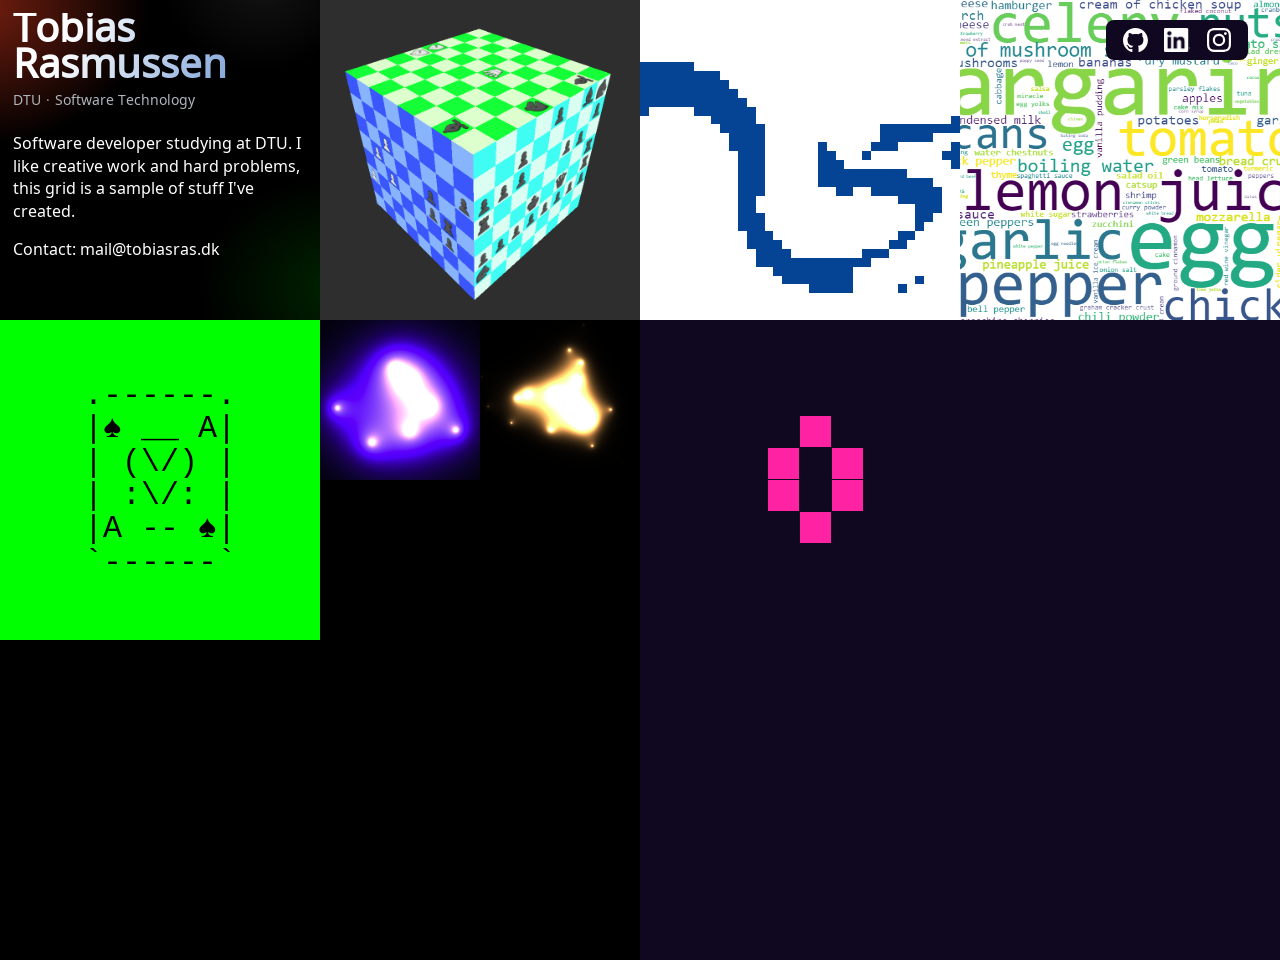
==== commit 87959cc7: "added n body shader" ====
--- a/index.html
+++ b/index.html
@@ -93,6 +93,13 @@
                         <p>WebGL shader</p>
                     </div>
                 </a>
+                                <a class="project-card project-card--mini" href="projects/shader_002/">
+                    <img src="images/index/shader_002.png" alt="">
+                    <div class="project-card-overlay">
+                        <h3>Shader 002</h3>
+                        <p>N body problem</p>
+                    </div>
+                </a>
             </div>
 
             <div class="project-card-game-of-life"></div>
--- a/css/main.css
+++ b/css/main.css
@@ -244,6 +244,7 @@
 }
 
 .intro-card {
+    grid-column: 1;
     position: relative;
     color: var(--color-dark);
 }
@@ -464,6 +465,7 @@
 
 
 
+
     .project-gallery {
         grid-template-columns: 1fr;
     }
@@ -479,6 +481,9 @@
         grid-template-columns: repeat(3, 1fr);
     }
 
+    .intro-card {
+        grid-column: span 2;
+    }
 }
 
 @media (min-width: 1025px) {
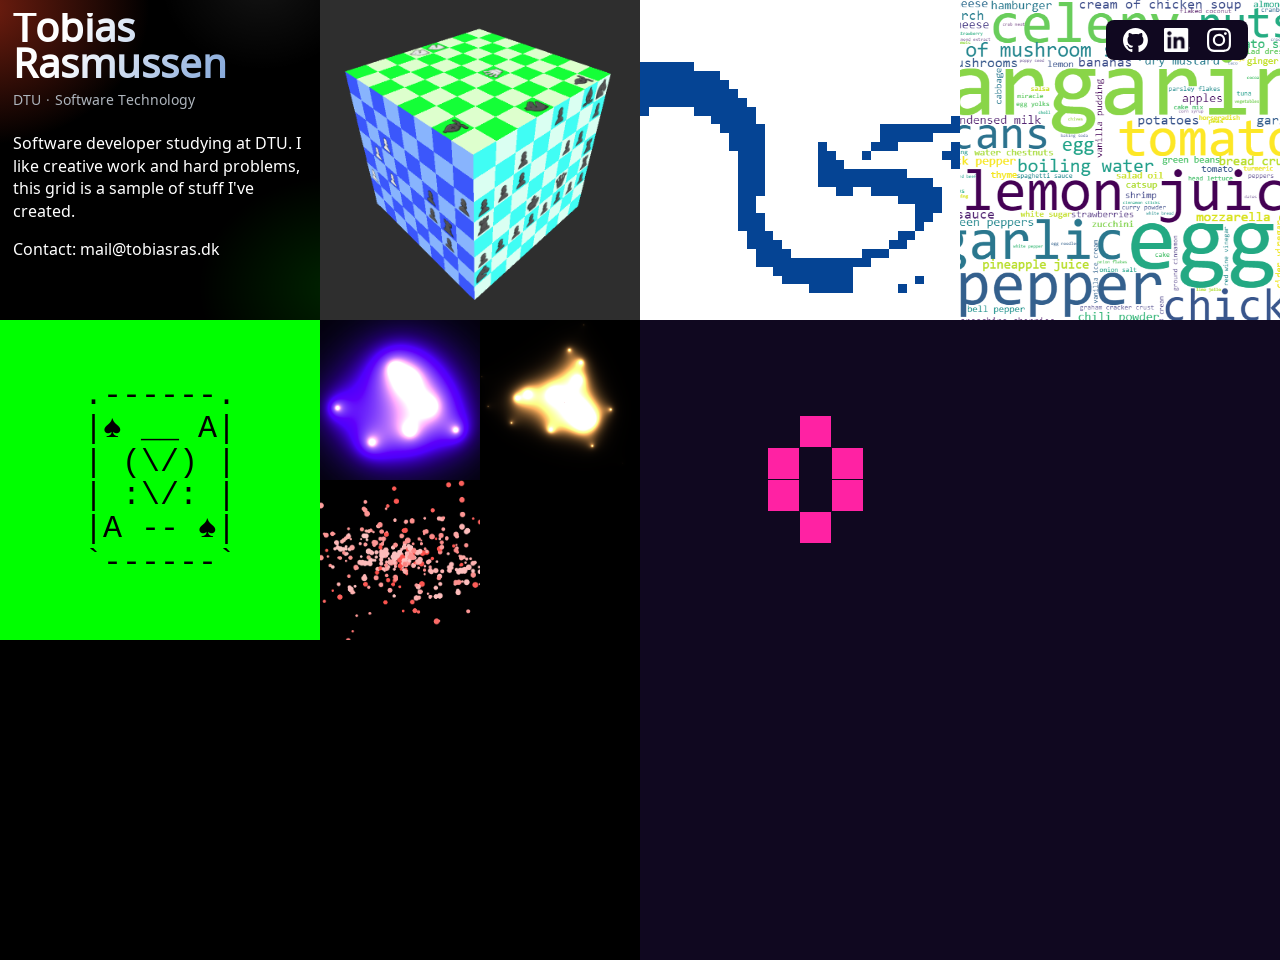
==== commit c9b6801f: "removed ugly btns" ====
--- a/index.html
+++ b/index.html
@@ -86,20 +86,29 @@
             </a>
 
             <div class="project-card-cluster" aria-label="Small projects">
-                <a class="project-card project-card--mini" href="projects/shader_001/">
+                <a class="project-card project-card--mini" href="projects/shaders/shader_001/">
                     <img src="images/index/shader_001.png" alt="">
                     <div class="project-card-overlay">
                         <h3>Shader 001</h3>
                         <p>WebGL shader</p>
                     </div>
                 </a>
-                                <a class="project-card project-card--mini" href="projects/shader_002/">
+                                <a class="project-card project-card--mini" href="projects/shaders/shader_002/">
                     <img src="images/index/shader_002.png" alt="">
                     <div class="project-card-overlay">
                         <h3>Shader 002</h3>
-                        <p>N body problem</p>
+                        <p>N body problem 01</p>
                     </div>
                 </a>
+
+                <a class="project-card project-card--mini" href="projects/shaders/shader_003/">
+                    <img src="images/index/shader_003.png" alt="">
+                    <div class="project-card-overlay">
+                        <h3>Shader 003</h3>
+                        <p>N body problem 02</p>
+                    </div>
+                </a>
+
             </div>
 
             <div class="project-card-game-of-life"></div>
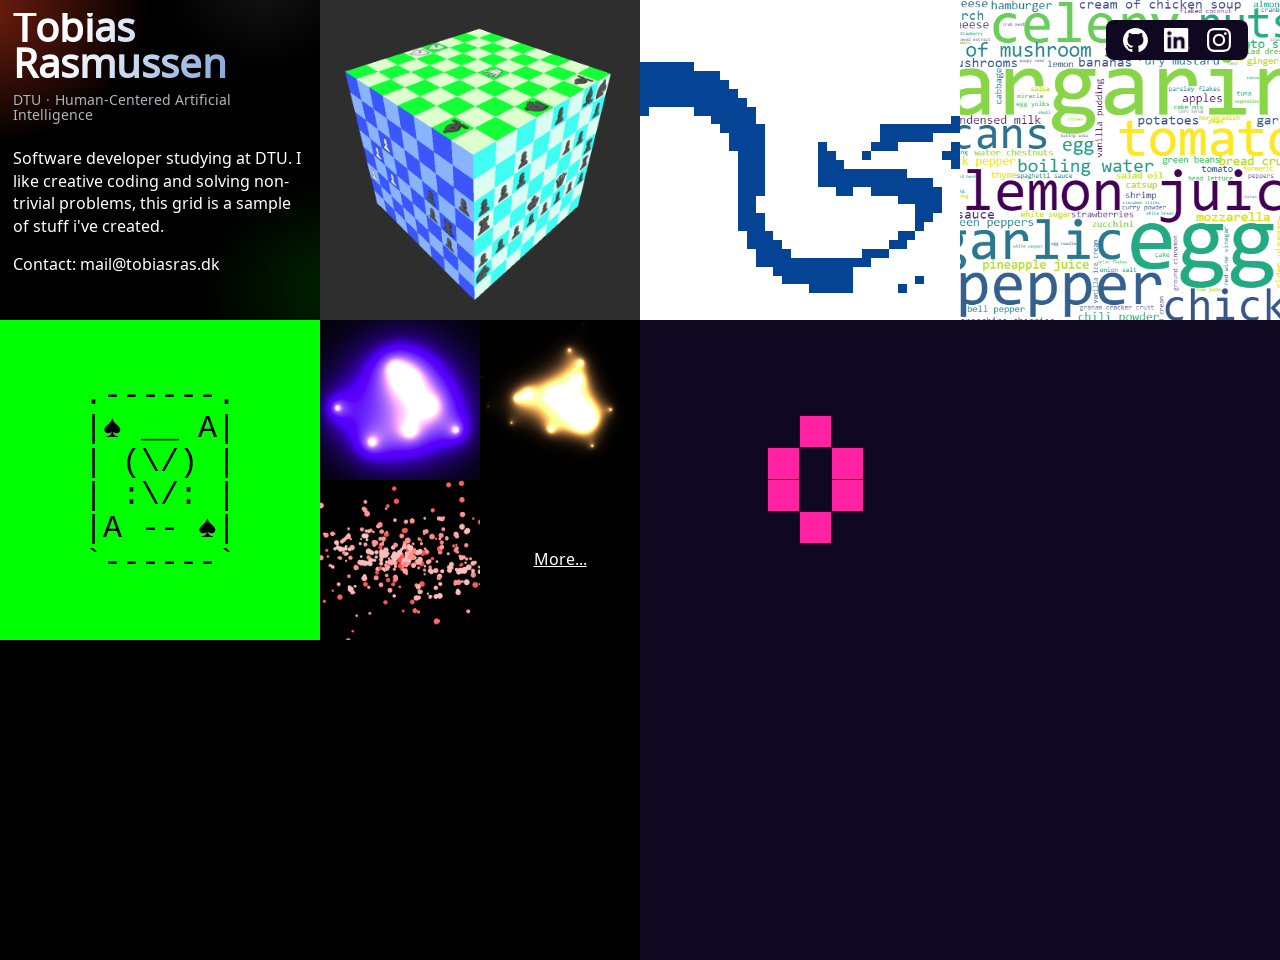
==== commit 02db3d20: "creative 004" ====
--- a/index.html
+++ b/index.html
@@ -37,14 +37,11 @@
                 <div class="intro-card__bg" aria-hidden="true"></div>
                 <div class="intro">
                     <h1 class="intro-title">Tobias Rasmussen</h1>
-                    <p class="intro-role">DTU · Software Technology</p>
-                    
+                    <p class="intro-role">DTU · Human-Centered Artificial Intelligence</p>
                     <div>
-                        <p>Software developer studying at DTU. I like creative work and hard problems, this grid is a sample of stuff I've created.</p>      
+                        <p>Software developer studying at DTU. I like creative coding and solving non-trivial problems, this grid is a sample of stuff i've created.</p>      
                         <p>Contact: mail@tobiasras.dk</p>
-
                     </div>
-             
                 </div>
             </div>
             <a class="project-card" href="projects/cubed_chess/">
@@ -86,29 +83,31 @@
             </a>
 
             <div class="project-card-cluster" aria-label="Small projects">
-                <a class="project-card project-card--mini" href="projects/shaders/shader_001/">
+                <a class="project-card project-card--mini" href="projects/creative/001/">
                     <img src="images/index/shader_001.png" alt="">
                     <div class="project-card-overlay">
-                        <h3>Shader 001</h3>
+                        <h3>Creative Code 001</h3>
                         <p>WebGL shader</p>
                     </div>
                 </a>
-                                <a class="project-card project-card--mini" href="projects/shaders/shader_002/">
+                <a class="project-card project-card--mini" href="projects/creative/002/">
                     <img src="images/index/shader_002.png" alt="">
                     <div class="project-card-overlay">
-                        <h3>Shader 002</h3>
+                        <h3>Creative Code 002</h3>
                         <p>N body problem 01</p>
                     </div>
                 </a>
 
-                <a class="project-card project-card--mini" href="projects/shaders/shader_003/">
+                <a class="project-card project-card--mini" href="projects/creative/003/">
                     <img src="images/index/shader_003.png" alt="">
                     <div class="project-card-overlay">
-                        <h3>Shader 003</h3>
+                        <h3>Creative Code 003</h3>
                         <p>N body problem 02</p>
                     </div>
                 </a>
-
+                <div class="project-card center">
+                    <a href="pages/creative-code.html">More...</a>
+                </div>
             </div>
 
             <div class="project-card-game-of-life"></div>
--- a/css/main.css
+++ b/css/main.css
@@ -132,6 +132,11 @@
     align-items: start;
     display: grid;
     grid-template-columns: 1fr 1fr;
+}
+
+
+.size-8 {
+    grid-template-columns: 1fr 1fr 1fr 1fr 1fr;
 }
 
 .project-gallery {
@@ -314,13 +319,6 @@
 }
 
 
-
-
-
-
-
-
-
 .intro-bio {
     margin: 0.28em 0 0;
     font-size: min(4.25cqi, 5.5cqh);
@@ -340,7 +338,6 @@
     display: block;
     text-decoration: none;
     color: var(--color-white);
-    background: var(--color-darkpurble);
 }
 
 .project-card--mini .project-card-overlay {
@@ -451,6 +448,17 @@
     outline-offset: 3px;
 }
 
+.center {
+    display: flex;
+    justify-content: center;
+    align-items: center;
+} 
+
+
+.pt {
+    padding-top: 5rem;
+}
+
 @supports not (container-type: size) {
     .ascii-card {
         font-size: clamp(0.5rem, 4.5vw, 1.75rem);
@@ -463,9 +471,6 @@
         gap: 2em;
     }
 
-
-
-
     .project-gallery {
         grid-template-columns: 1fr;
     }
@@ -487,8 +492,15 @@
 }
 
 @media (min-width: 1025px) {
+
+
     .project-gallery {
         grid-template-columns: repeat(4, 1fr);
     }
 
-}
+    .size-8 {
+        grid-template-columns: repeat(8, 1fr);
+    }
+
+
+}
